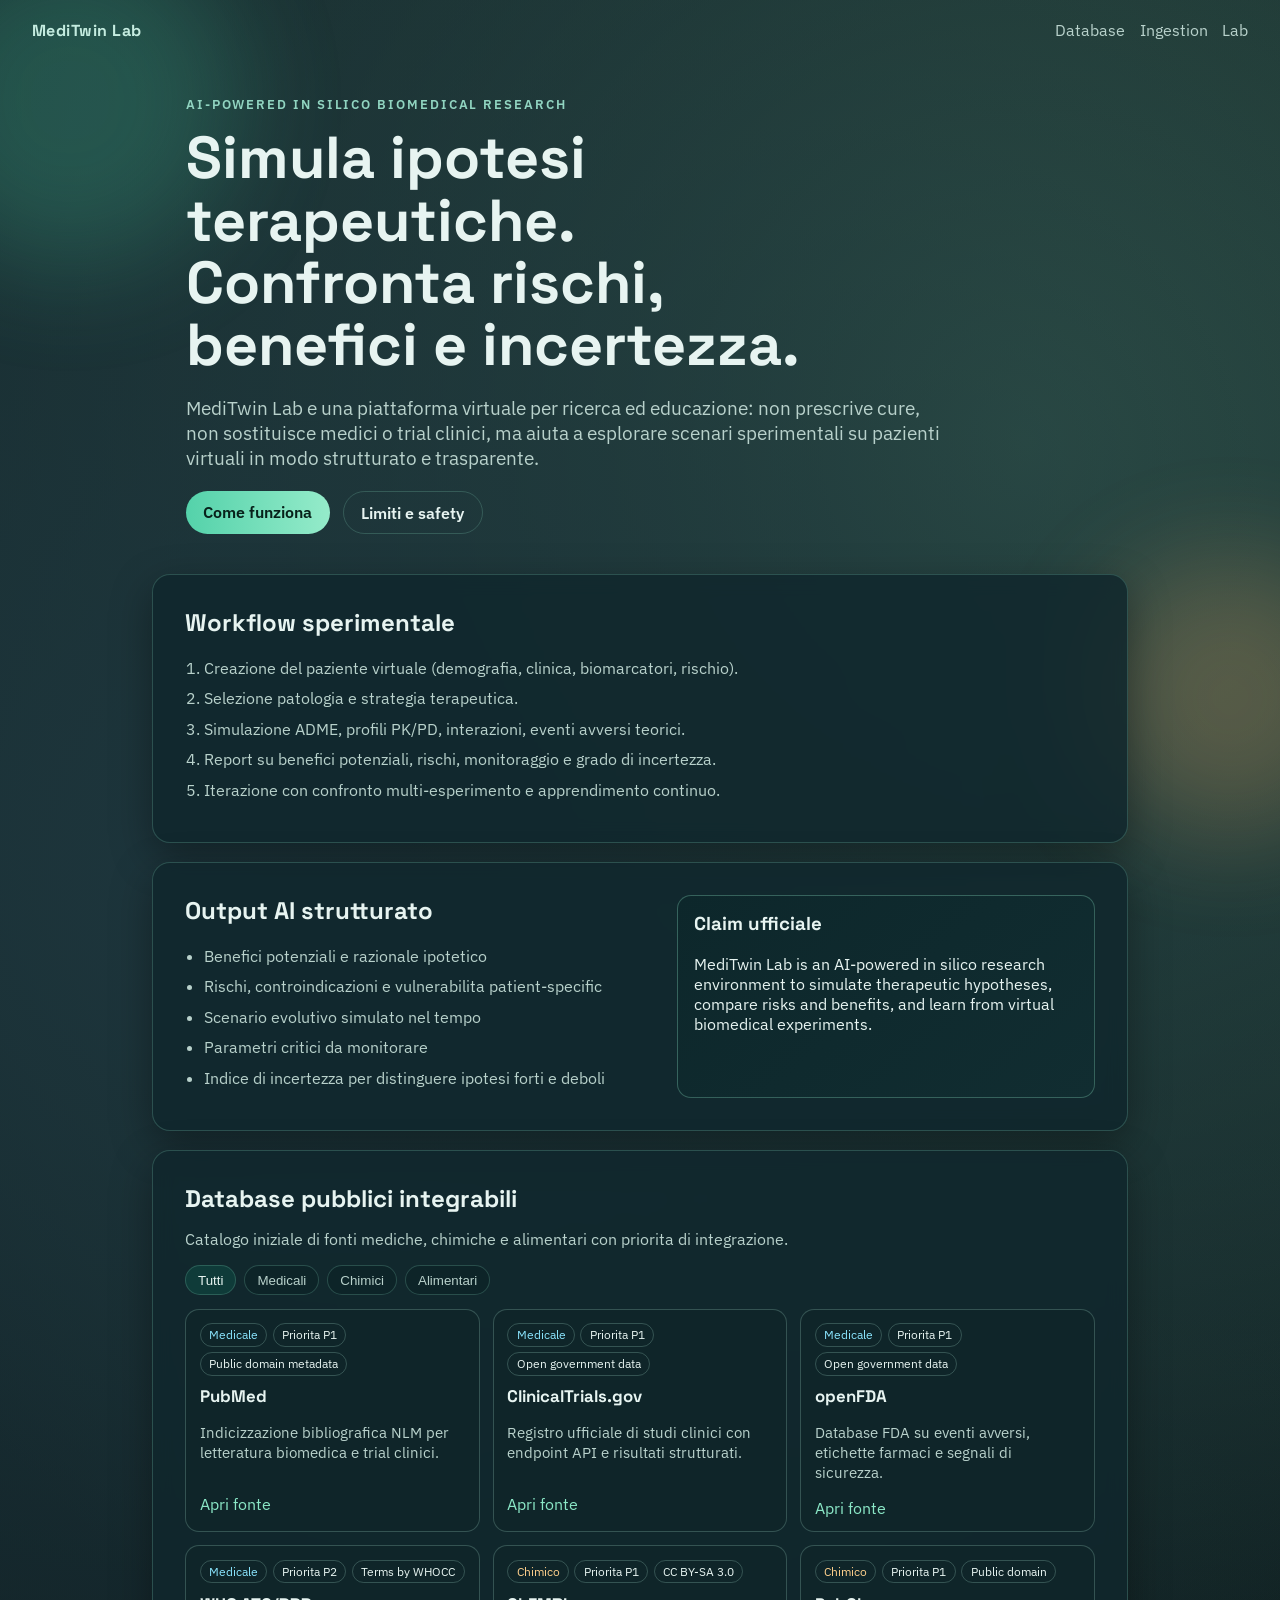
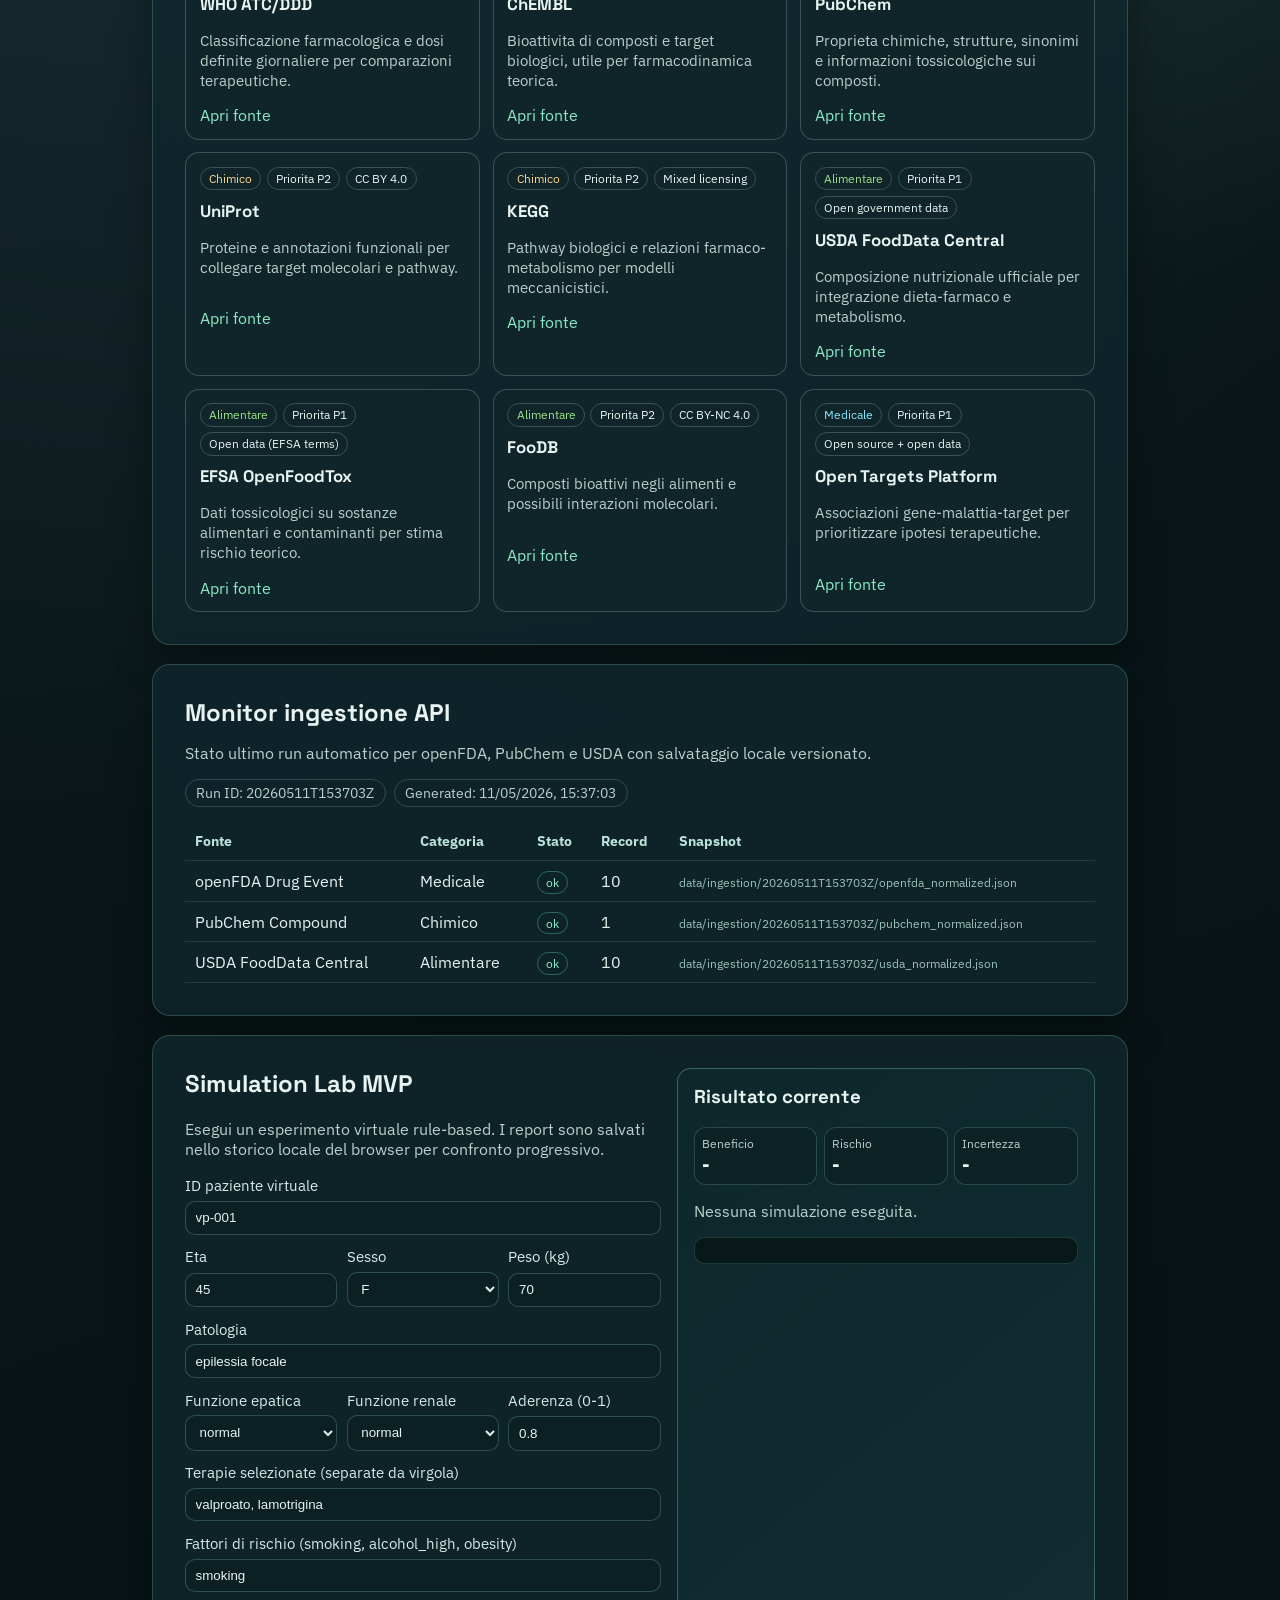
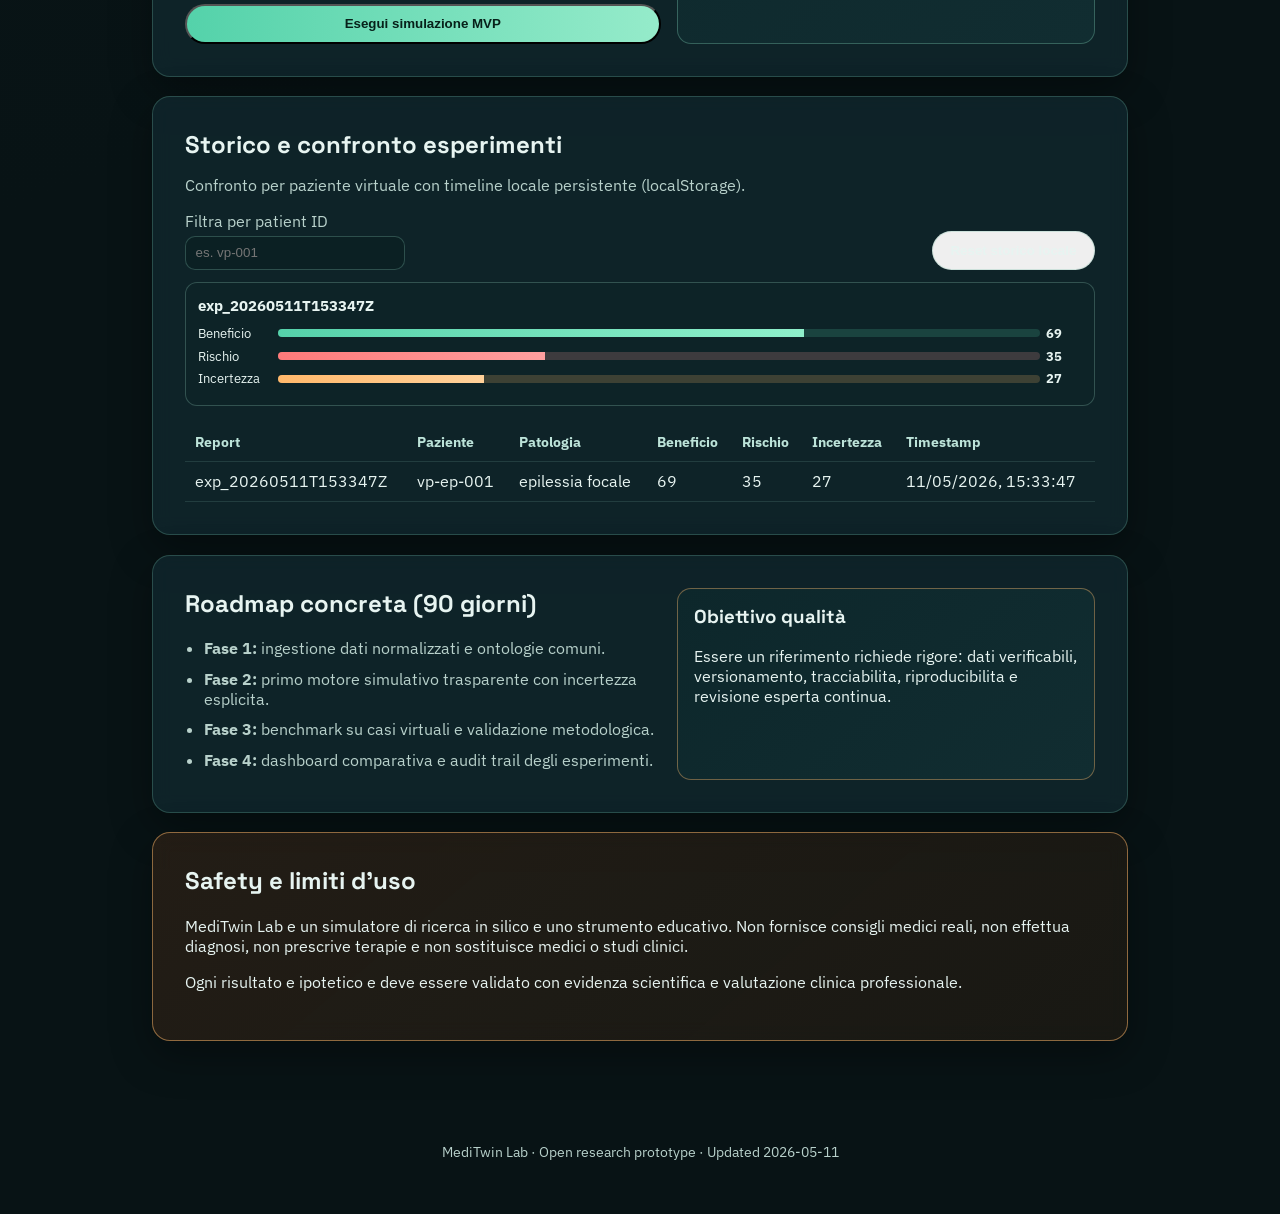
==== docs/index.html @ b79af35e "Update" ====
<!doctype html>
<html lang="it">
  <head>
    <meta charset="UTF-8" />
    <meta name="viewport" content="width=device-width, initial-scale=1.0" />
    <meta
      name="description"
      content="MediTwin Lab: ambiente in silico basato su AI per simulare ipotesi terapeutiche e confrontare rischi e benefici in ambito biomedico."
    />
    <title>MediTwin Lab | In Silico Research Environment</title>
    <link rel="preconnect" href="https://fonts.googleapis.com" />
    <link rel="preconnect" href="https://fonts.gstatic.com" crossorigin />
    <link
      href="https://fonts.googleapis.com/css2?family=Space+Grotesk:wght@400;500;700&family=IBM+Plex+Sans:wght@400;500;600&display=swap"
      rel="stylesheet"
    />
    <link rel="stylesheet" href="styles.css" />
  </head>
  <body>
    <div class="bg-orb orb-a" aria-hidden="true"></div>
    <div class="bg-orb orb-b" aria-hidden="true"></div>

    <header class="hero">
      <nav class="top-nav">
        <span class="brand">MediTwin Lab</span>
        <div class="nav-links">
          <a class="nav-link" href="#fonti">Database</a>
          <a class="nav-link" href="#ingestion">Ingestion</a>
          <a class="nav-link" href="#lab">Lab</a>
        </div>
      </nav>

      <section class="hero-content reveal">
        <p class="eyebrow">AI-POWERED IN SILICO BIOMEDICAL RESEARCH</p>
        <h1>Simula ipotesi terapeutiche.<br />Confronta rischi, benefici e incertezza.</h1>
        <p class="lead">
          MediTwin Lab e una piattaforma virtuale per ricerca ed educazione: non prescrive cure,
          non sostituisce medici o trial clinici, ma aiuta a esplorare scenari sperimentali su
          pazienti virtuali in modo strutturato e trasparente.
        </p>
        <div class="hero-cta">
          <a class="btn primary" href="#workflow">Come funziona</a>
          <a class="btn ghost" href="#disclaimer">Limiti e safety</a>
        </div>
      </section>
    </header>

    <main>
      <section id="workflow" class="panel reveal">
        <h2>Workflow sperimentale</h2>
        <ol class="steps">
          <li>Creazione del paziente virtuale (demografia, clinica, biomarcatori, rischio).</li>
          <li>Selezione patologia e strategia terapeutica.</li>
          <li>Simulazione ADME, profili PK/PD, interazioni, eventi avversi teorici.</li>
          <li>Report su benefici potenziali, rischi, monitoraggio e grado di incertezza.</li>
          <li>Iterazione con confronto multi-esperimento e apprendimento continuo.</li>
        </ol>
      </section>

      <section class="panel split reveal">
        <div>
          <h2>Output AI strutturato</h2>
          <ul class="check-list">
            <li>Benefici potenziali e razionale ipotetico</li>
            <li>Rischi, controindicazioni e vulnerabilita patient-specific</li>
            <li>Scenario evolutivo simulato nel tempo</li>
            <li>Parametri critici da monitorare</li>
            <li>Indice di incertezza per distinguere ipotesi forti e deboli</li>
          </ul>
        </div>
        <aside class="mini-card">
          <h3>Claim ufficiale</h3>
          <p>
            MediTwin Lab is an AI-powered in silico research environment to simulate therapeutic
            hypotheses, compare risks and benefits, and learn from virtual biomedical experiments.
          </p>
        </aside>
      </section>

      <section id="fonti" class="panel reveal">
        <div class="section-head">
          <h2>Database pubblici integrabili</h2>
          <p>
            Catalogo iniziale di fonti mediche, chimiche e alimentari con priorita di integrazione.
          </p>
        </div>
        <div class="filters" role="group" aria-label="Filtra database">
          <button data-filter="all" class="filter-btn active">Tutti</button>
          <button data-filter="medical" class="filter-btn">Medicali</button>
          <button data-filter="chemical" class="filter-btn">Chimici</button>
          <button data-filter="food" class="filter-btn">Alimentari</button>
        </div>
        <div id="source-grid" class="source-grid" aria-live="polite"></div>
      </section>

      <section id="ingestion" class="panel reveal">
        <div class="section-head">
          <h2>Monitor ingestione API</h2>
          <p>
            Stato ultimo run automatico per openFDA, PubChem e USDA con salvataggio locale
            versionato.
          </p>
        </div>
        <div class="ingestion-meta" id="ingestion-meta"></div>
        <div class="table-wrap">
          <table class="data-table">
            <thead>
              <tr>
                <th>Fonte</th>
                <th>Categoria</th>
                <th>Stato</th>
                <th>Record</th>
                <th>Snapshot</th>
              </tr>
            </thead>
            <tbody id="ingestion-body"></tbody>
          </table>
        </div>
      </section>

      <section id="lab" class="panel split reveal">
        <div>
          <h2>Simulation Lab MVP</h2>
          <p class="muted">
            Esegui un esperimento virtuale rule-based. I report sono salvati nello storico locale
            del browser per confronto progressivo.
          </p>
          <form id="sim-form" class="sim-form">
            <label>
              ID paziente virtuale
              <input name="patient_id" value="vp-001" required />
            </label>
            <div class="form-grid">
              <label>
                Eta
                <input name="age" type="number" min="1" max="100" value="45" required />
              </label>
              <label>
                Sesso
                <select name="sex">
                  <option>F</option>
                  <option>M</option>
                  <option>Other</option>
                </select>
              </label>
              <label>
                Peso (kg)
                <input name="weight_kg" type="number" min="20" max="220" step="0.1" value="70" />
              </label>
            </div>
            <label>
              Patologia
              <input name="pathology" value="epilessia focale" required />
            </label>
            <div class="form-grid">
              <label>
                Funzione epatica
                <select name="liver_status">
                  <option value="normal">normal</option>
                  <option value="mild">mild</option>
                  <option value="moderate">moderate</option>
                  <option value="severe">severe</option>
                  <option value="unknown">unknown</option>
                </select>
              </label>
              <label>
                Funzione renale
                <select name="renal_status">
                  <option value="normal">normal</option>
                  <option value="mild">mild</option>
                  <option value="moderate">moderate</option>
                  <option value="severe">severe</option>
                  <option value="unknown">unknown</option>
                </select>
              </label>
              <label>
                Aderenza (0-1)
                <input name="adherence" type="number" min="0" max="1" step="0.01" value="0.8" />
              </label>
            </div>
            <label>
              Terapie selezionate (separate da virgola)
              <input name="selected_therapies" value="valproato, lamotrigina" />
            </label>
            <label>
              Fattori di rischio (smoking, alcohol_high, obesity)
              <input name="risk_factors" value="smoking" />
            </label>
            <button class="btn primary" type="submit">Esegui simulazione MVP</button>
          </form>
        </div>
        <aside class="mini-card">
          <h3>Risultato corrente</h3>
          <div class="score-grid">
            <div>
              <span>Beneficio</span>
              <strong id="benefit-score">-</strong>
            </div>
            <div>
              <span>Rischio</span>
              <strong id="risk-score">-</strong>
            </div>
            <div>
              <span>Incertezza</span>
              <strong id="uncertainty-score">-</strong>
            </div>
          </div>
          <p id="trajectory-label" class="muted">Nessuna simulazione eseguita.</p>
          <pre id="json-output" class="json-box"></pre>
        </aside>
      </section>

      <section class="panel reveal">
        <div class="section-head">
          <h2>Storico e confronto esperimenti</h2>
          <p>Confronto per paziente virtuale con timeline locale persistente (localStorage).</p>
        </div>
        <div class="history-controls">
          <label>
            Filtra per patient ID
            <input id="history-filter" placeholder="es. vp-001" />
          </label>
          <button id="clear-history" class="btn ghost" type="button">Reset storico locale</button>
        </div>
        <div id="comparison-bars" class="bar-grid"></div>
        <div class="table-wrap">
          <table class="data-table">
            <thead>
              <tr>
                <th>Report</th>
                <th>Paziente</th>
                <th>Patologia</th>
                <th>Beneficio</th>
                <th>Rischio</th>
                <th>Incertezza</th>
                <th>Timestamp</th>
              </tr>
            </thead>
            <tbody id="history-body"></tbody>
          </table>
        </div>
      </section>

      <section class="panel split reveal">
        <div>
          <h2>Roadmap concreta (90 giorni)</h2>
          <ul class="timeline">
            <li><strong>Fase 1:</strong> ingestione dati normalizzati e ontologie comuni.</li>
            <li><strong>Fase 2:</strong> primo motore simulativo trasparente con incertezza esplicita.</li>
            <li><strong>Fase 3:</strong> benchmark su casi virtuali e validazione metodologica.</li>
            <li><strong>Fase 4:</strong> dashboard comparativa e audit trail degli esperimenti.</li>
          </ul>
        </div>
        <div class="mini-card accent">
          <h3>Obiettivo qualità</h3>
          <p>
            Essere un riferimento richiede rigore: dati verificabili, versionamento, tracciabilita,
            riproducibilita e revisione esperta continua.
          </p>
        </div>
      </section>

      <section id="disclaimer" class="panel warning reveal">
        <h2>Safety e limiti d'uso</h2>
        <p>
          MediTwin Lab e un simulatore di ricerca in silico e uno strumento educativo.
          Non fornisce consigli medici reali, non effettua diagnosi, non prescrive terapie e non
          sostituisce medici o studi clinici.
        </p>
        <p>
          Ogni risultato e ipotetico e deve essere validato con evidenza scientifica e valutazione
          clinica professionale.
        </p>
      </section>
    </main>

    <footer>
      <p>MediTwin Lab · Open research prototype · Updated 2026-05-11</p>
    </footer>

    <script src="app.js" defer></script>
  </body>
</html>
---- docs/styles.css ----
:root {
  --bg: #0d1b1e;
  --bg-soft: #14272d;
  --surface: rgba(16, 39, 45, 0.84);
  --surface-border: rgba(116, 186, 166, 0.28);
  --text: #e7f4f1;
  --muted: #b8d1cb;
  --primary: #54d2aa;
  --primary-strong: #1fb37f;
  --warning: #ffb86b;
  --shadow: 0 14px 40px rgba(0, 0, 0, 0.35);
  --radius: 18px;
}

* {
  box-sizing: border-box;
}

html,
body {
  margin: 0;
  padding: 0;
  color: var(--text);
  background: radial-gradient(circle at 15% 20%, #1d353c 0%, transparent 42%),
    radial-gradient(circle at 80% 10%, #2f5248 0%, transparent 35%),
    linear-gradient(160deg, var(--bg) 0%, #081315 70%);
  font-family: "IBM Plex Sans", sans-serif;
}

body {
  min-height: 100vh;
  position: relative;
  overflow-x: hidden;
}

.bg-orb {
  position: fixed;
  border-radius: 50%;
  filter: blur(56px);
  opacity: 0.23;
  pointer-events: none;
}

.orb-a {
  width: 340px;
  height: 340px;
  background: #4ad1a4;
  top: -70px;
  left: -100px;
}

.orb-b {
  width: 280px;
  height: 280px;
  background: #ffb86b;
  bottom: 7%;
  right: -90px;
}

.top-nav {
  display: flex;
  justify-content: space-between;
  align-items: center;
  padding: 1.25rem clamp(1rem, 2.5vw, 2.5rem);
}

.nav-links {
  display: flex;
  gap: 0.9rem;
}

.brand {
  font-family: "Space Grotesk", sans-serif;
  font-weight: 700;
  letter-spacing: 0.03em;
}

.nav-link {
  color: var(--muted);
  text-decoration: none;
  border-bottom: 1px solid transparent;
}

.nav-link:hover {
  border-color: var(--primary);
  color: var(--text);
}

.hero-content {
  max-width: 980px;
  margin: 2rem auto 2.5rem;
  padding: 0 clamp(1rem, 2.8vw, 2.5rem);
}

.eyebrow {
  display: inline-block;
  font-size: 0.8rem;
  font-weight: 600;
  letter-spacing: 0.15em;
  color: #91d5c1;
  margin: 0 0 0.9rem;
}

h1,
h2,
h3 {
  font-family: "Space Grotesk", sans-serif;
  margin-top: 0;
}

h1 {
  font-size: clamp(2rem, 5vw, 3.7rem);
  line-height: 1.05;
  margin-bottom: 1rem;
  max-width: 18ch;
}

.lead {
  color: var(--muted);
  font-size: clamp(1rem, 2.5vw, 1.2rem);
  max-width: 70ch;
}

.hero-cta {
  display: flex;
  gap: 0.8rem;
  flex-wrap: wrap;
  margin-top: 1.3rem;
}

.btn {
  text-decoration: none;
  border-radius: 999px;
  padding: 0.66rem 1.1rem;
  font-weight: 600;
  transition: transform 0.2s ease, opacity 0.2s ease;
}

.btn:hover {
  transform: translateY(-1px);
}

.btn.primary {
  color: #07211a;
  background: linear-gradient(90deg, var(--primary), #95ebca);
}

.btn.ghost {
  color: var(--text);
  border: 1px solid var(--surface-border);
}

main {
  max-width: 1040px;
  margin: 0 auto;
  padding: 0 clamp(1rem, 2.5vw, 2.5rem) 3rem;
}

.panel {
  background: var(--surface);
  border: 1px solid var(--surface-border);
  border-radius: var(--radius);
  box-shadow: var(--shadow);
  padding: clamp(1rem, 2.8vw, 2rem);
  margin-bottom: 1.2rem;
  backdrop-filter: blur(10px);
}

.split {
  display: grid;
  gap: 1rem;
  grid-template-columns: 1fr 0.88fr;
}

.steps,
.timeline,
.check-list {
  margin: 0;
  padding-left: 1.2rem;
}

.steps li,
.timeline li,
.check-list li {
  margin-bottom: 0.65rem;
  color: var(--muted);
}

.section-head p {
  color: var(--muted);
  margin-top: -0.3rem;
}

.muted {
  color: var(--muted);
}

.filters {
  display: flex;
  gap: 0.5rem;
  flex-wrap: wrap;
  margin-bottom: 0.85rem;
}

.filter-btn {
  border: 1px solid var(--surface-border);
  background: #0d2428;
  color: var(--muted);
  padding: 0.4rem 0.75rem;
  border-radius: 999px;
  cursor: pointer;
}

.filter-btn.active {
  background: #0f3b39;
  color: var(--text);
}

.source-grid {
  display: grid;
  grid-template-columns: repeat(auto-fit, minmax(220px, 1fr));
  gap: 0.8rem;
}

.source-card {
  border: 1px solid rgba(162, 219, 201, 0.25);
  border-radius: 14px;
  background: #0f2529;
  padding: 0.85rem;
}

.source-card h3 {
  margin-bottom: 0.35rem;
  font-size: 1.05rem;
}

.source-card p {
  color: var(--muted);
  font-size: 0.95rem;
  min-height: 56px;
}

.tag-row {
  display: flex;
  gap: 0.35rem;
  flex-wrap: wrap;
  margin-bottom: 0.6rem;
}

.tag {
  font-size: 0.72rem;
  border-radius: 999px;
  padding: 0.2rem 0.52rem;
  border: 1px solid rgba(163, 220, 201, 0.25);
}

.tag.medical {
  color: #8be6ff;
}

.tag.chemical {
  color: #ffd08c;
}

.tag.food {
  color: #9ce08a;
}

.source-card a {
  color: #8be8c7;
  text-decoration: none;
}

.ingestion-meta {
  display: flex;
  gap: 0.5rem;
  flex-wrap: wrap;
  margin-bottom: 0.85rem;
}

.meta-pill {
  border: 1px solid var(--surface-border);
  border-radius: 999px;
  padding: 0.25rem 0.65rem;
  color: var(--muted);
  font-size: 0.85rem;
}

.table-wrap {
  width: 100%;
  overflow-x: auto;
}

.data-table {
  border-collapse: collapse;
  width: 100%;
  min-width: 760px;
}

.data-table th,
.data-table td {
  padding: 0.62rem;
  border-bottom: 1px solid rgba(149, 214, 195, 0.15);
  text-align: left;
  vertical-align: top;
}

.data-table th {
  color: #bce3d9;
  font-size: 0.9rem;
}

.status {
  border-radius: 999px;
  font-size: 0.75rem;
  padding: 0.18rem 0.5rem;
  border: 1px solid transparent;
}

.status.ok {
  border-color: rgba(84, 210, 170, 0.4);
  color: #8fefcf;
}

.status.error {
  border-color: rgba(255, 148, 148, 0.4);
  color: #ffb3b3;
}

.path-chip {
  font-size: 0.75rem;
  color: #9cc1b8;
}

.sim-form {
  display: grid;
  gap: 0.72rem;
}

.sim-form label {
  display: grid;
  gap: 0.35rem;
  color: #d6ebe6;
  font-size: 0.95rem;
}

.sim-form input,
.sim-form select {
  width: 100%;
  background: #0b2023;
  color: var(--text);
  border: 1px solid rgba(122, 190, 171, 0.3);
  border-radius: 10px;
  padding: 0.52rem 0.6rem;
}

.form-grid {
  display: grid;
  grid-template-columns: repeat(3, 1fr);
  gap: 0.6rem;
}

.score-grid {
  display: grid;
  grid-template-columns: repeat(3, 1fr);
  gap: 0.4rem;
  margin-bottom: 0.7rem;
}

.score-grid div {
  border: 1px solid rgba(128, 203, 181, 0.24);
  border-radius: 12px;
  padding: 0.45rem;
  background: rgba(12, 33, 36, 0.7);
}

.score-grid span {
  display: block;
  color: var(--muted);
  font-size: 0.78rem;
}

.score-grid strong {
  font-size: 1.2rem;
}

.json-box {
  margin: 0;
  margin-top: 0.8rem;
  background: #08181a;
  border: 1px solid rgba(130, 205, 183, 0.2);
  border-radius: 10px;
  padding: 0.8rem;
  max-height: 340px;
  overflow: auto;
  font-size: 0.78rem;
  color: #b6ded5;
}

.history-controls {
  display: flex;
  justify-content: space-between;
  align-items: end;
  gap: 0.8rem;
  margin-bottom: 0.8rem;
  flex-wrap: wrap;
}

.history-controls label {
  display: grid;
  gap: 0.3rem;
  color: var(--muted);
}

.history-controls input {
  background: #0b2023;
  color: var(--text);
  border: 1px solid rgba(122, 190, 171, 0.3);
  border-radius: 10px;
  padding: 0.52rem 0.6rem;
  min-width: 220px;
}

.bar-grid {
  display: grid;
  gap: 0.7rem;
  grid-template-columns: repeat(auto-fit, minmax(260px, 1fr));
  margin-bottom: 1rem;
}

.bar-card {
  border: 1px solid rgba(158, 223, 203, 0.25);
  border-radius: 12px;
  background: #0d2327;
  padding: 0.75rem;
}

.bar-card h4 {
  margin: 0 0 0.6rem;
  font-size: 0.95rem;
}

.bar-row {
  display: grid;
  grid-template-columns: 74px 1fr 36px;
  align-items: center;
  gap: 0.35rem;
  margin-bottom: 0.35rem;
}

.bar-row span,
.bar-row strong {
  font-size: 0.82rem;
}

.bar {
  height: 8px;
  border-radius: 999px;
  background: rgba(84, 210, 170, 0.18);
  overflow: hidden;
}

.bar i {
  display: block;
  height: 100%;
  background: linear-gradient(90deg, #55d1aa, #8ff0cb);
}

.bar.risk {
  background: rgba(255, 154, 154, 0.2);
}

.bar.risk i {
  background: linear-gradient(90deg, #ff7a7a, #ff9f9f);
}

.bar.unc {
  background: rgba(255, 184, 107, 0.2);
}

.bar.unc i {
  background: linear-gradient(90deg, #ffb86b, #ffd19a);
}

.mini-card {
  background: linear-gradient(140deg, #0d272b 0%, #112d31 100%);
  border: 1px solid rgba(126, 202, 179, 0.35);
  border-radius: 14px;
  padding: 1rem;
}

.mini-card.accent {
  border-color: rgba(255, 184, 107, 0.4);
}

.warning {
  border-color: rgba(255, 184, 107, 0.5);
  background: linear-gradient(140deg, rgba(58, 38, 23, 0.55), rgba(42, 31, 19, 0.48));
}

footer {
  text-align: center;
  color: var(--muted);
  font-size: 0.9rem;
  padding: 1.2rem 1rem 2.4rem;
}

.reveal {
  opacity: 0;
  transform: translateY(12px);
  animation: rise 0.6s ease forwards;
}

.reveal:nth-of-type(2) {
  animation-delay: 0.08s;
}

.reveal:nth-of-type(3) {
  animation-delay: 0.15s;
}

.reveal:nth-of-type(4) {
  animation-delay: 0.22s;
}

.reveal:nth-of-type(5) {
  animation-delay: 0.28s;
}

@keyframes rise {
  to {
    opacity: 1;
    transform: translateY(0);
  }
}

@media (max-width: 840px) {
  .split {
    grid-template-columns: 1fr;
  }

  .form-grid {
    grid-template-columns: 1fr;
  }

  .score-grid {
    grid-template-columns: 1fr;
  }

  h1 {
    max-width: 100%;
  }
}
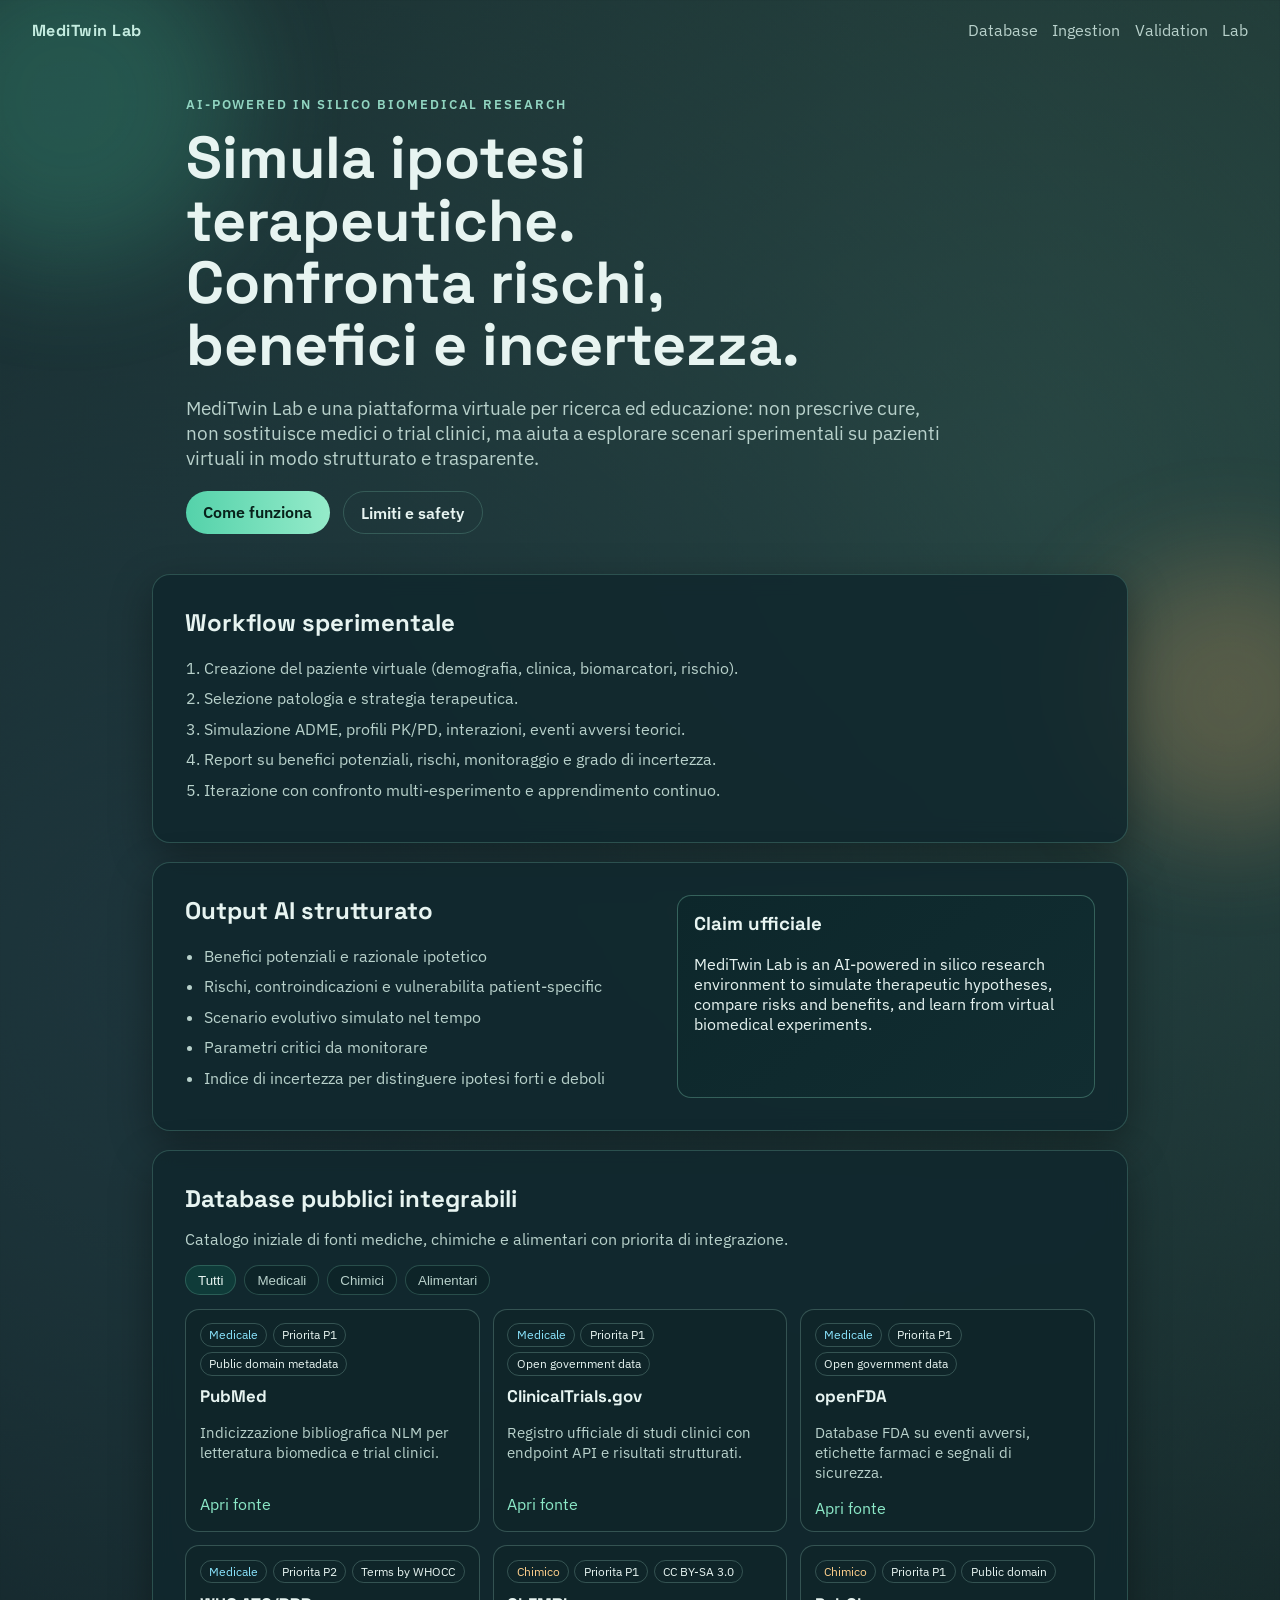
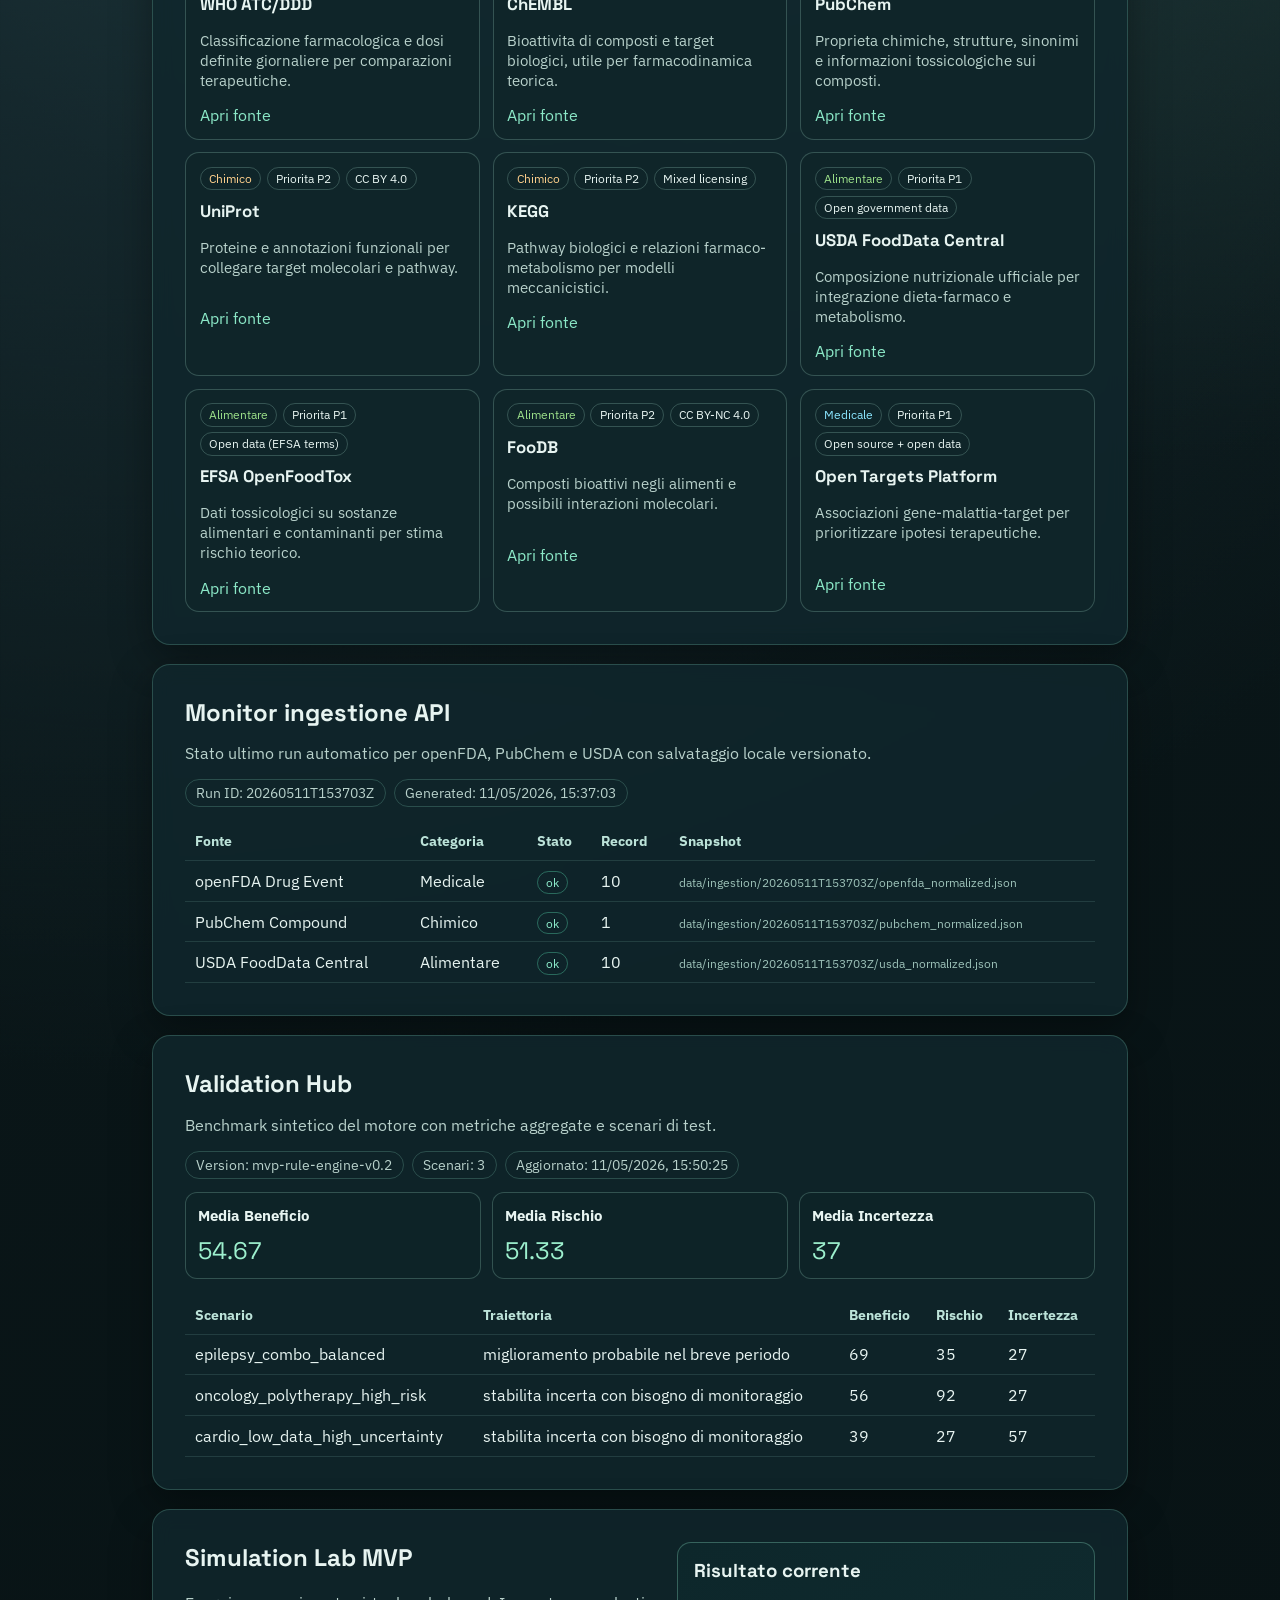
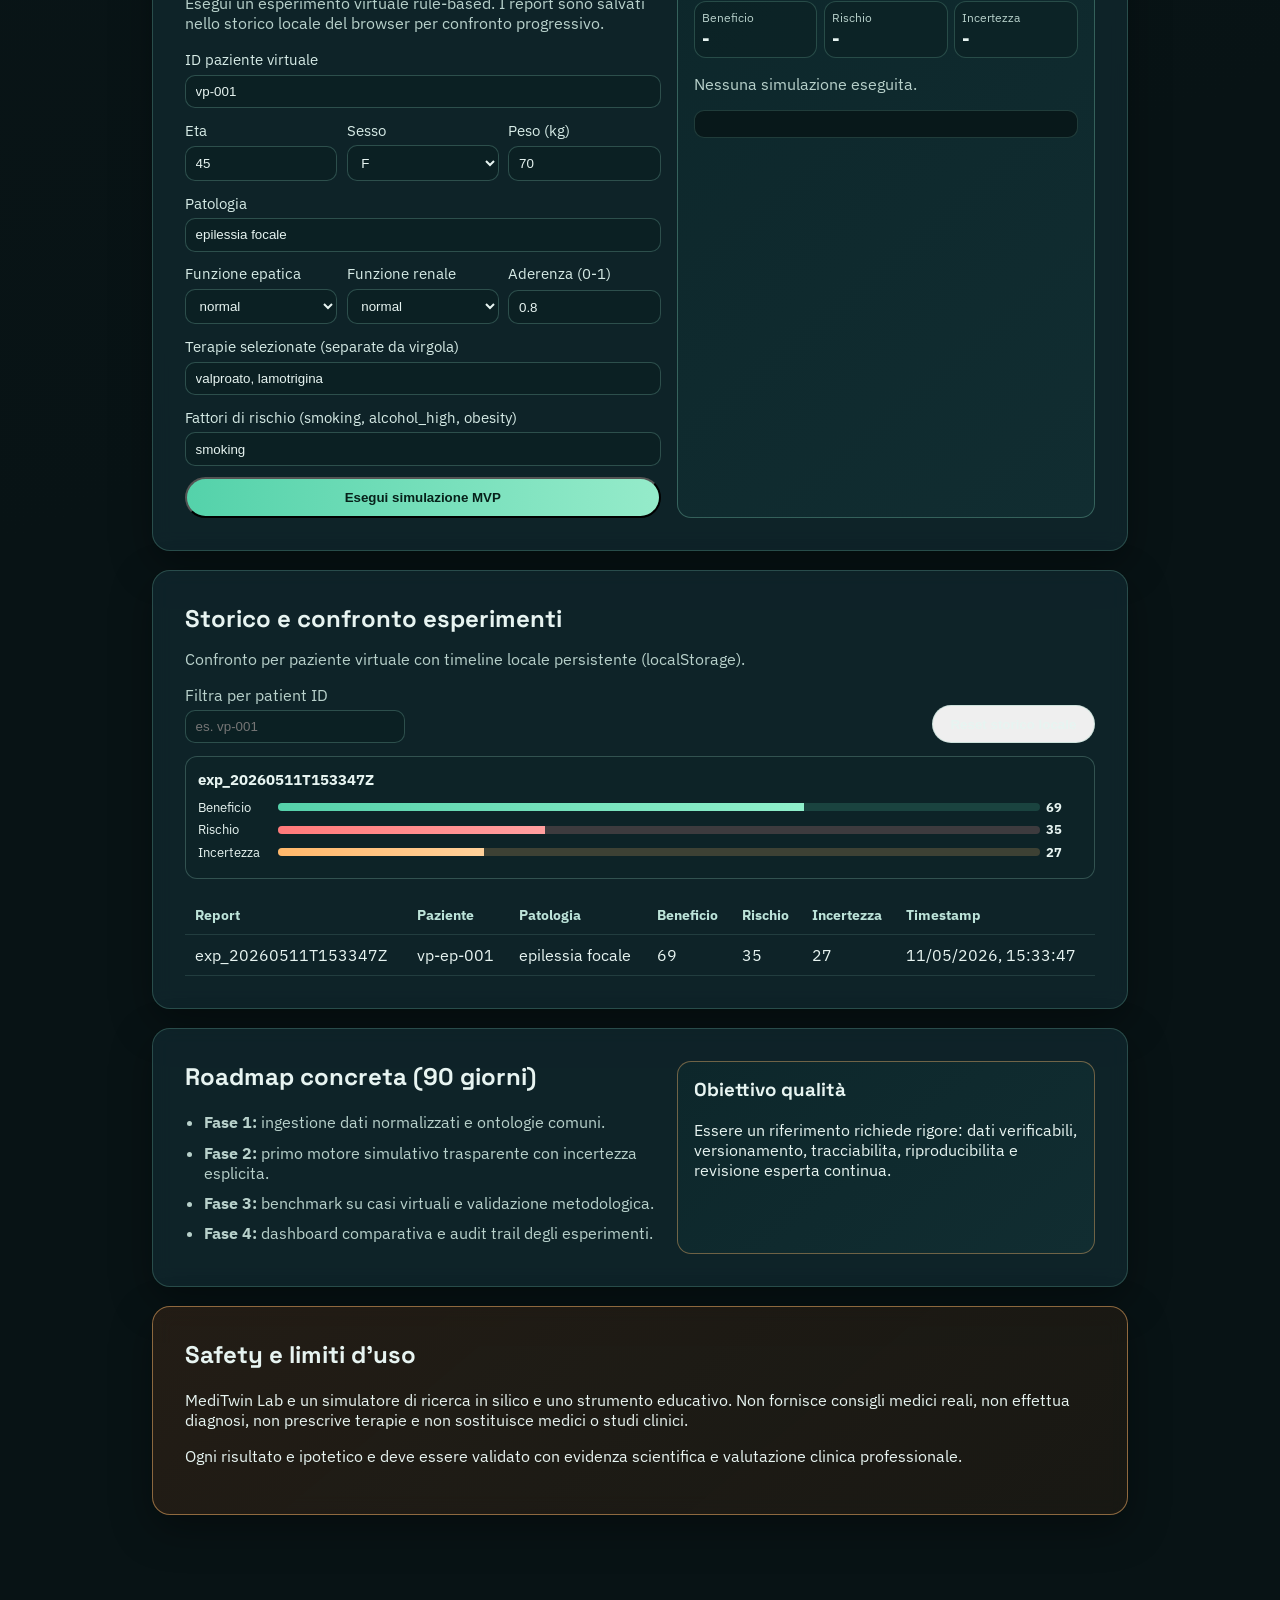
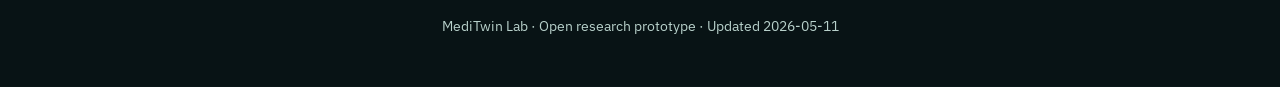
==== commit 443bbb06: "Update" ====
--- a/docs/index.html
+++ b/docs/index.html
@@ -26,6 +26,7 @@
         <div class="nav-links">
           <a class="nav-link" href="#fonti">Database</a>
           <a class="nav-link" href="#ingestion">Ingestion</a>
+          <a class="nav-link" href="#validation">Validation</a>
           <a class="nav-link" href="#lab">Lab</a>
         </div>
       </nav>
@@ -114,6 +115,29 @@
               </tr>
             </thead>
             <tbody id="ingestion-body"></tbody>
+          </table>
+        </div>
+      </section>
+
+      <section id="validation" class="panel reveal">
+        <div class="section-head">
+          <h2>Validation Hub</h2>
+          <p>Benchmark sintetico del motore con metriche aggregate e scenari di test.</p>
+        </div>
+        <div id="validation-meta" class="ingestion-meta"></div>
+        <div id="validation-cards" class="bar-grid"></div>
+        <div class="table-wrap">
+          <table class="data-table">
+            <thead>
+              <tr>
+                <th>Scenario</th>
+                <th>Traiettoria</th>
+                <th>Beneficio</th>
+                <th>Rischio</th>
+                <th>Incertezza</th>
+              </tr>
+            </thead>
+            <tbody id="validation-body"></tbody>
           </table>
         </div>
       </section>
--- a/docs/styles.css
+++ b/docs/styles.css
@@ -440,6 +440,13 @@
   font-size: 0.95rem;
 }
 
+.metric-number {
+  margin: 0;
+  font-size: 1.5rem;
+  font-family: "Space Grotesk", sans-serif;
+  color: #9df0ce;
+}
+
 .bar-row {
   display: grid;
   grid-template-columns: 74px 1fr 36px;
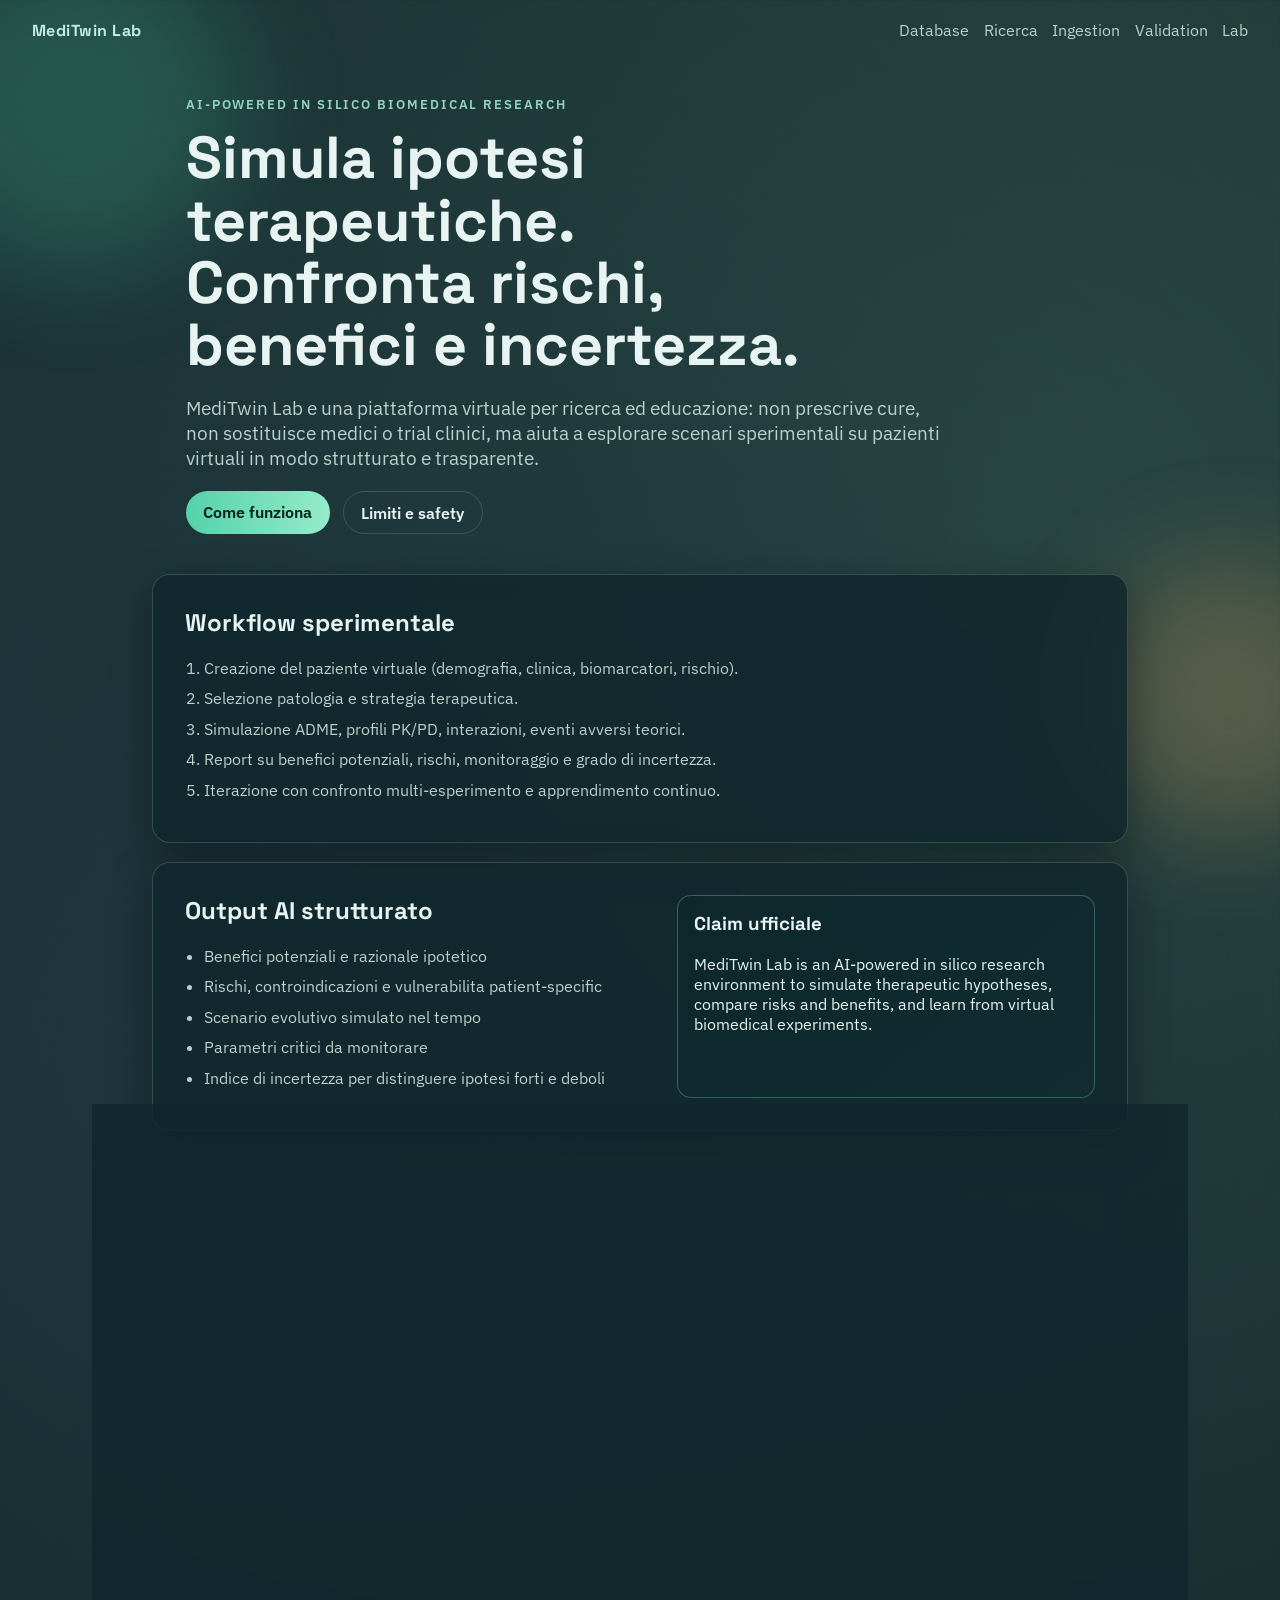
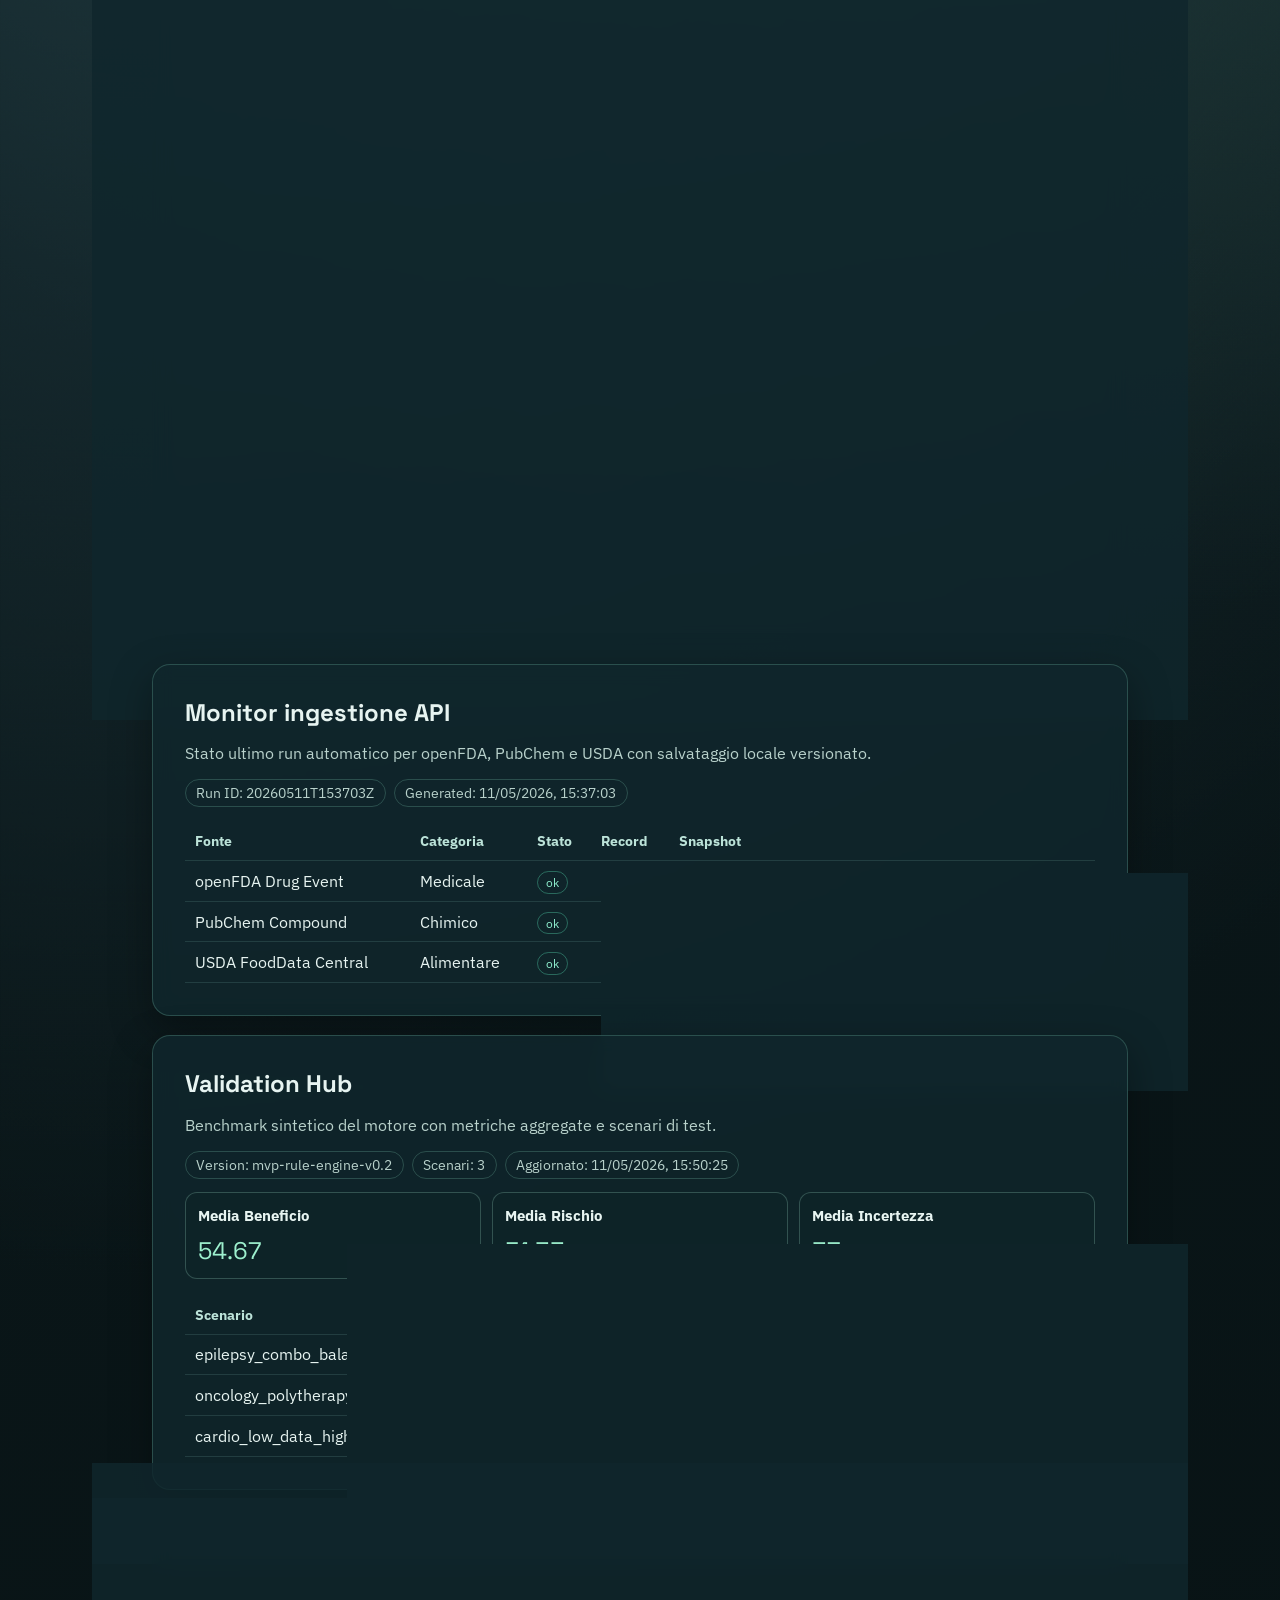
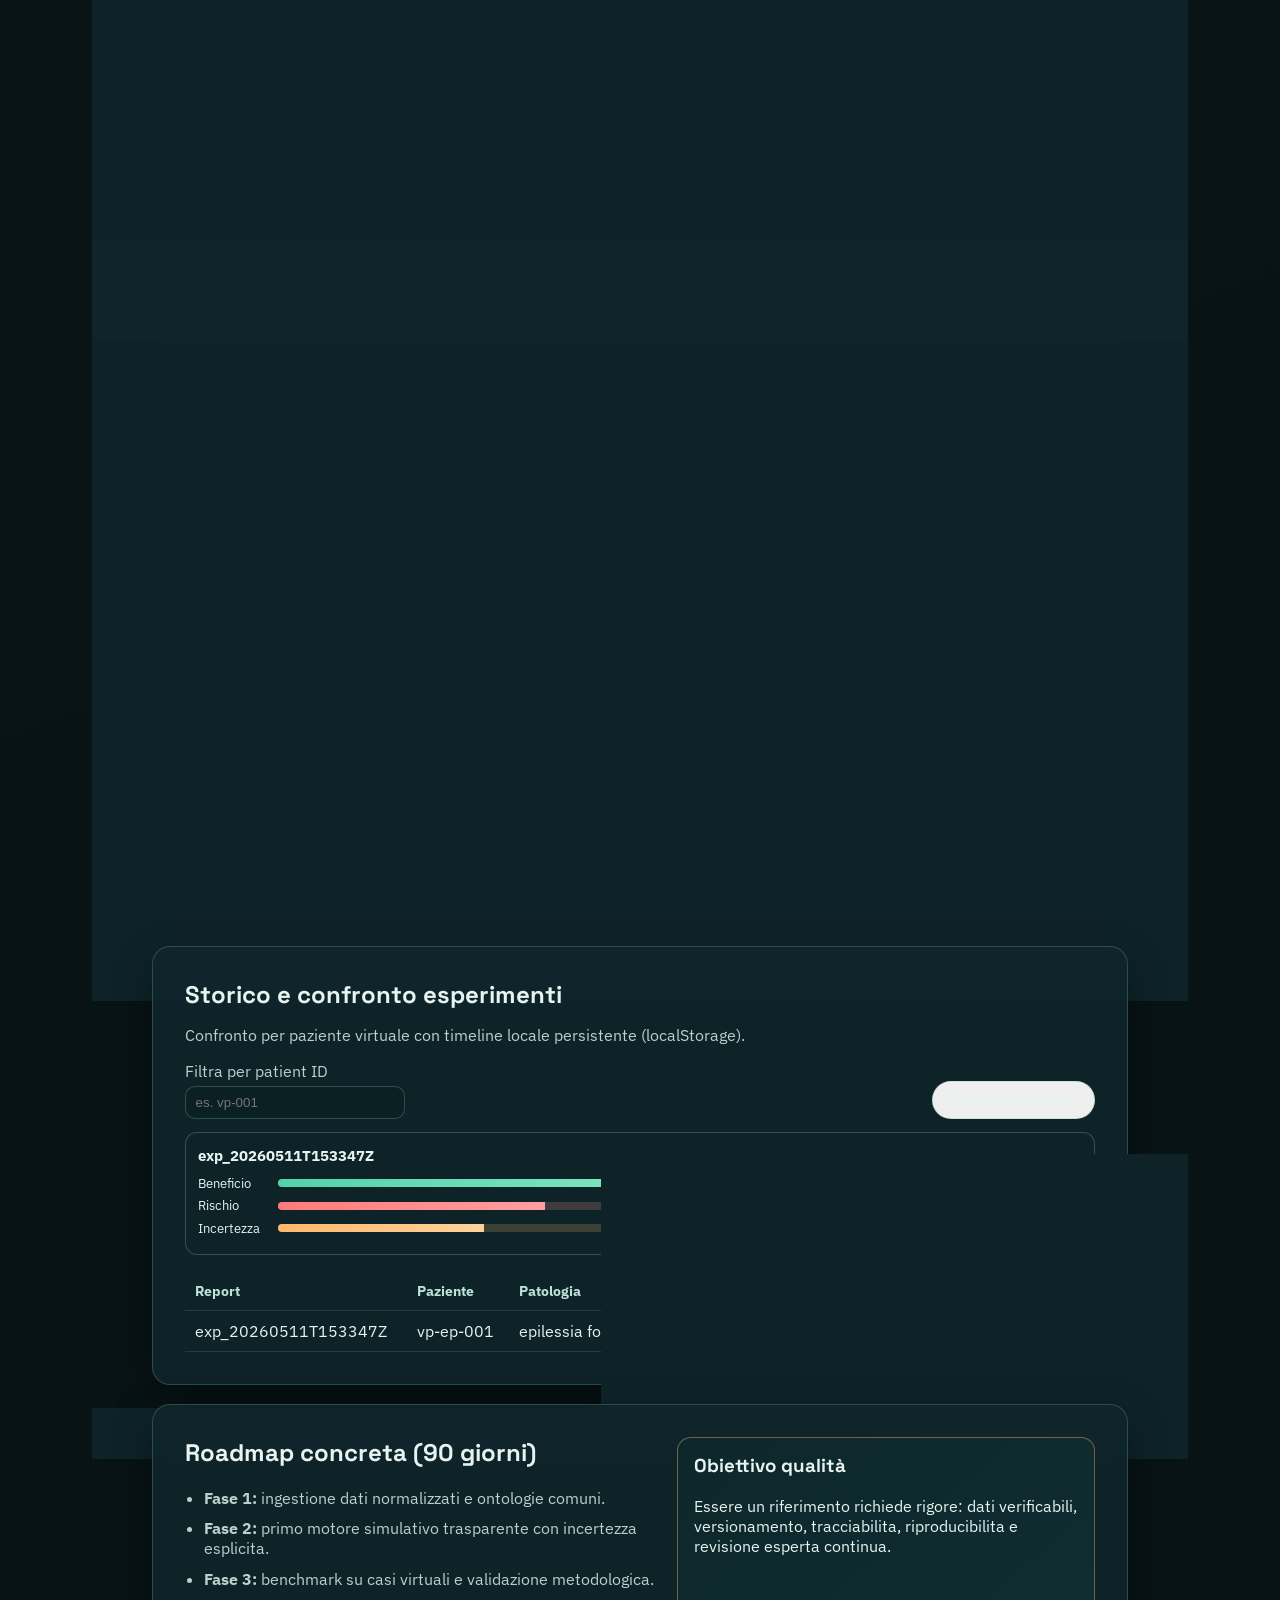
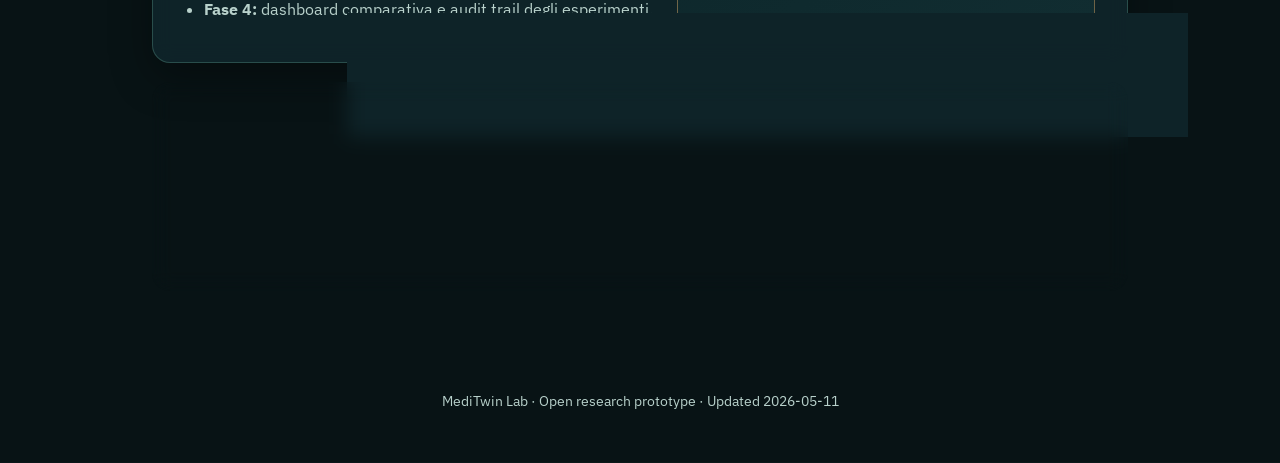
==== commit a7937b45: "Update" ====
--- a/docs/index.html
+++ b/docs/index.html
@@ -25,6 +25,7 @@
         <span class="brand">MediTwin Lab</span>
         <div class="nav-links">
           <a class="nav-link" href="#fonti">Database</a>
+          <a class="nav-link" href="#ricerca">Ricerca</a>
           <a class="nav-link" href="#ingestion">Ingestion</a>
           <a class="nav-link" href="#validation">Validation</a>
           <a class="nav-link" href="#lab">Lab</a>
@@ -140,6 +141,27 @@
             <tbody id="validation-body"></tbody>
           </table>
         </div>
+      </section>
+
+      <section id="ricerca" class="panel reveal">
+        <div class="section-head">
+          <h2>Ricerca real-time farmaci, alimentazione e chimica</h2>
+          <p>
+            Scrivi un termine e ottieni risultati combinati dai dataset live openFDA, USDA e
+            PubChem con spiegazioni rapide in linguaggio semplice.
+          </p>
+        </div>
+        <div class="realtime-search-wrap">
+          <label for="realtime-search-input">Cerca (es. valproato, apple, C9H8O4)</label>
+          <input
+            id="realtime-search-input"
+            type="search"
+            placeholder="Digita almeno 2 caratteri..."
+            autocomplete="off"
+          />
+          <p id="realtime-search-meta" class="muted">Caricamento indice ricerca...</p>
+        </div>
+        <div id="realtime-search-results" class="search-grid" aria-live="polite"></div>
       </section>
 
       <section id="lab" class="panel split reveal">
--- a/docs/styles.css
+++ b/docs/styles.css
@@ -332,6 +332,64 @@
   color: #9cc1b8;
 }
 
+.realtime-search-wrap {
+  display: grid;
+  gap: 0.45rem;
+  margin-bottom: 0.9rem;
+}
+
+.realtime-search-wrap label {
+  color: #d6ebe6;
+  font-size: 0.94rem;
+}
+
+.realtime-search-wrap input {
+  width: 100%;
+  background: #0b2023;
+  color: var(--text);
+  border: 1px solid rgba(122, 190, 171, 0.35);
+  border-radius: 10px;
+  padding: 0.62rem 0.72rem;
+}
+
+.search-grid {
+  display: grid;
+  gap: 0.7rem;
+  grid-template-columns: repeat(auto-fit, minmax(240px, 1fr));
+}
+
+.search-card {
+  border: 1px solid rgba(158, 223, 203, 0.25);
+  border-radius: 12px;
+  background: #0d2327;
+  padding: 0.82rem;
+}
+
+.search-card h4 {
+  margin: 0.25rem 0 0.45rem;
+  font-size: 0.98rem;
+}
+
+.search-card p {
+  margin: 0;
+  color: var(--muted);
+  font-size: 0.9rem;
+  line-height: 1.45;
+}
+
+.search-card .quick-note {
+  margin-top: 0.55rem;
+  color: #d4efe9;
+  font-size: 0.86rem;
+}
+
+.search-meta-tags {
+  display: flex;
+  gap: 0.38rem;
+  flex-wrap: wrap;
+  margin-bottom: 0.3rem;
+}
+
 .sim-form {
   display: grid;
   gap: 0.72rem;
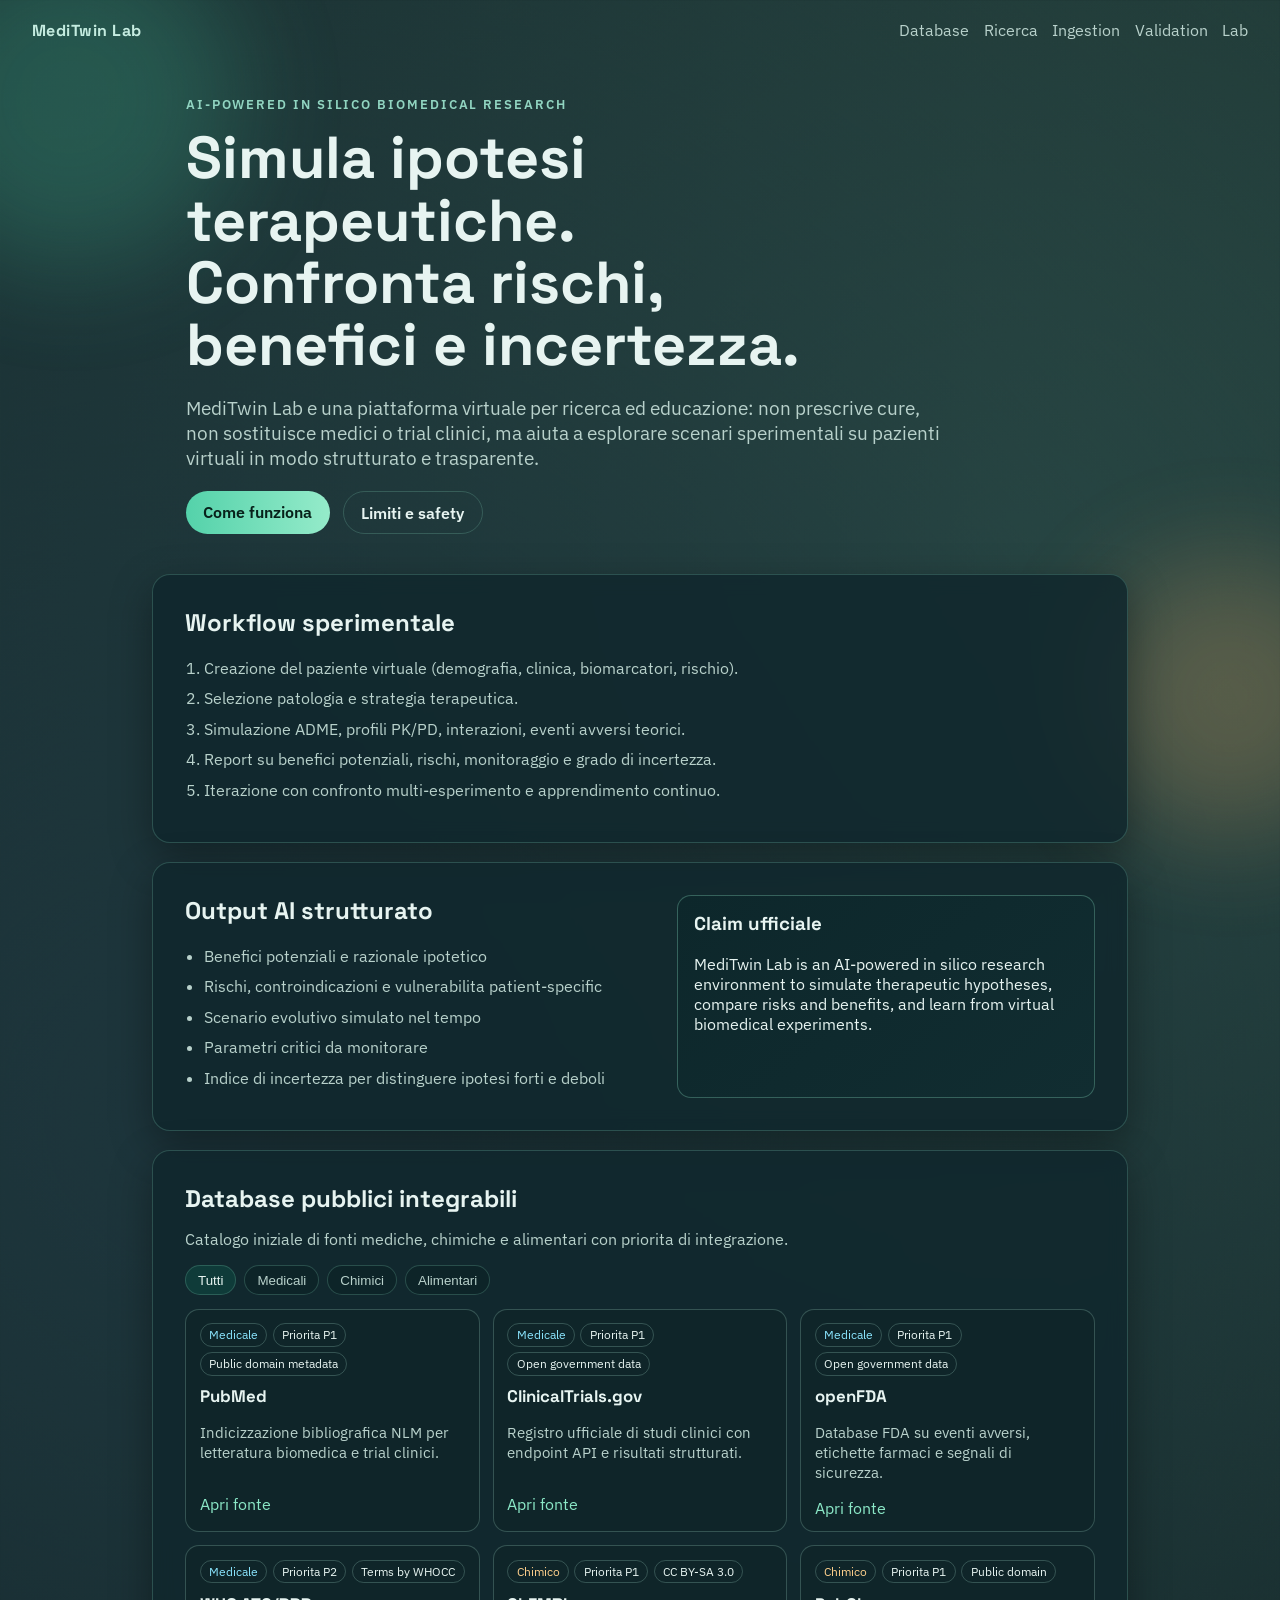
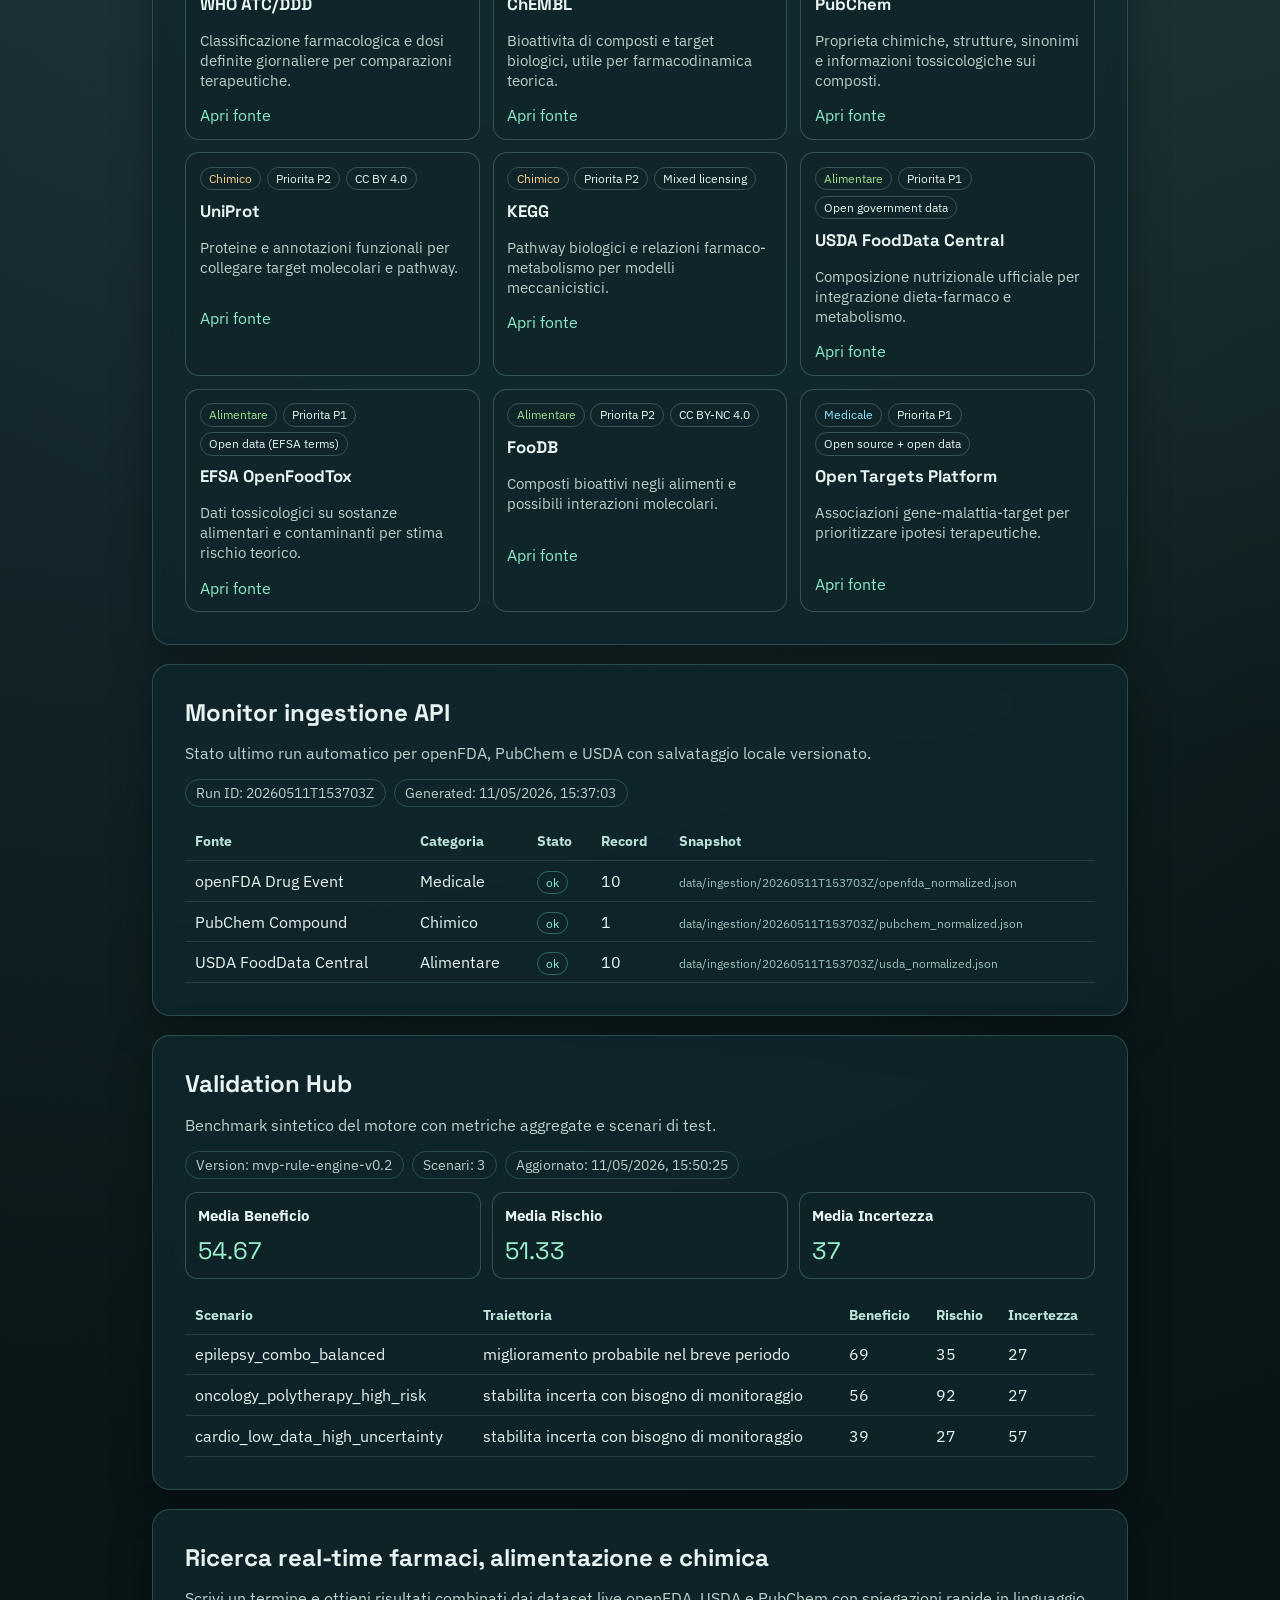
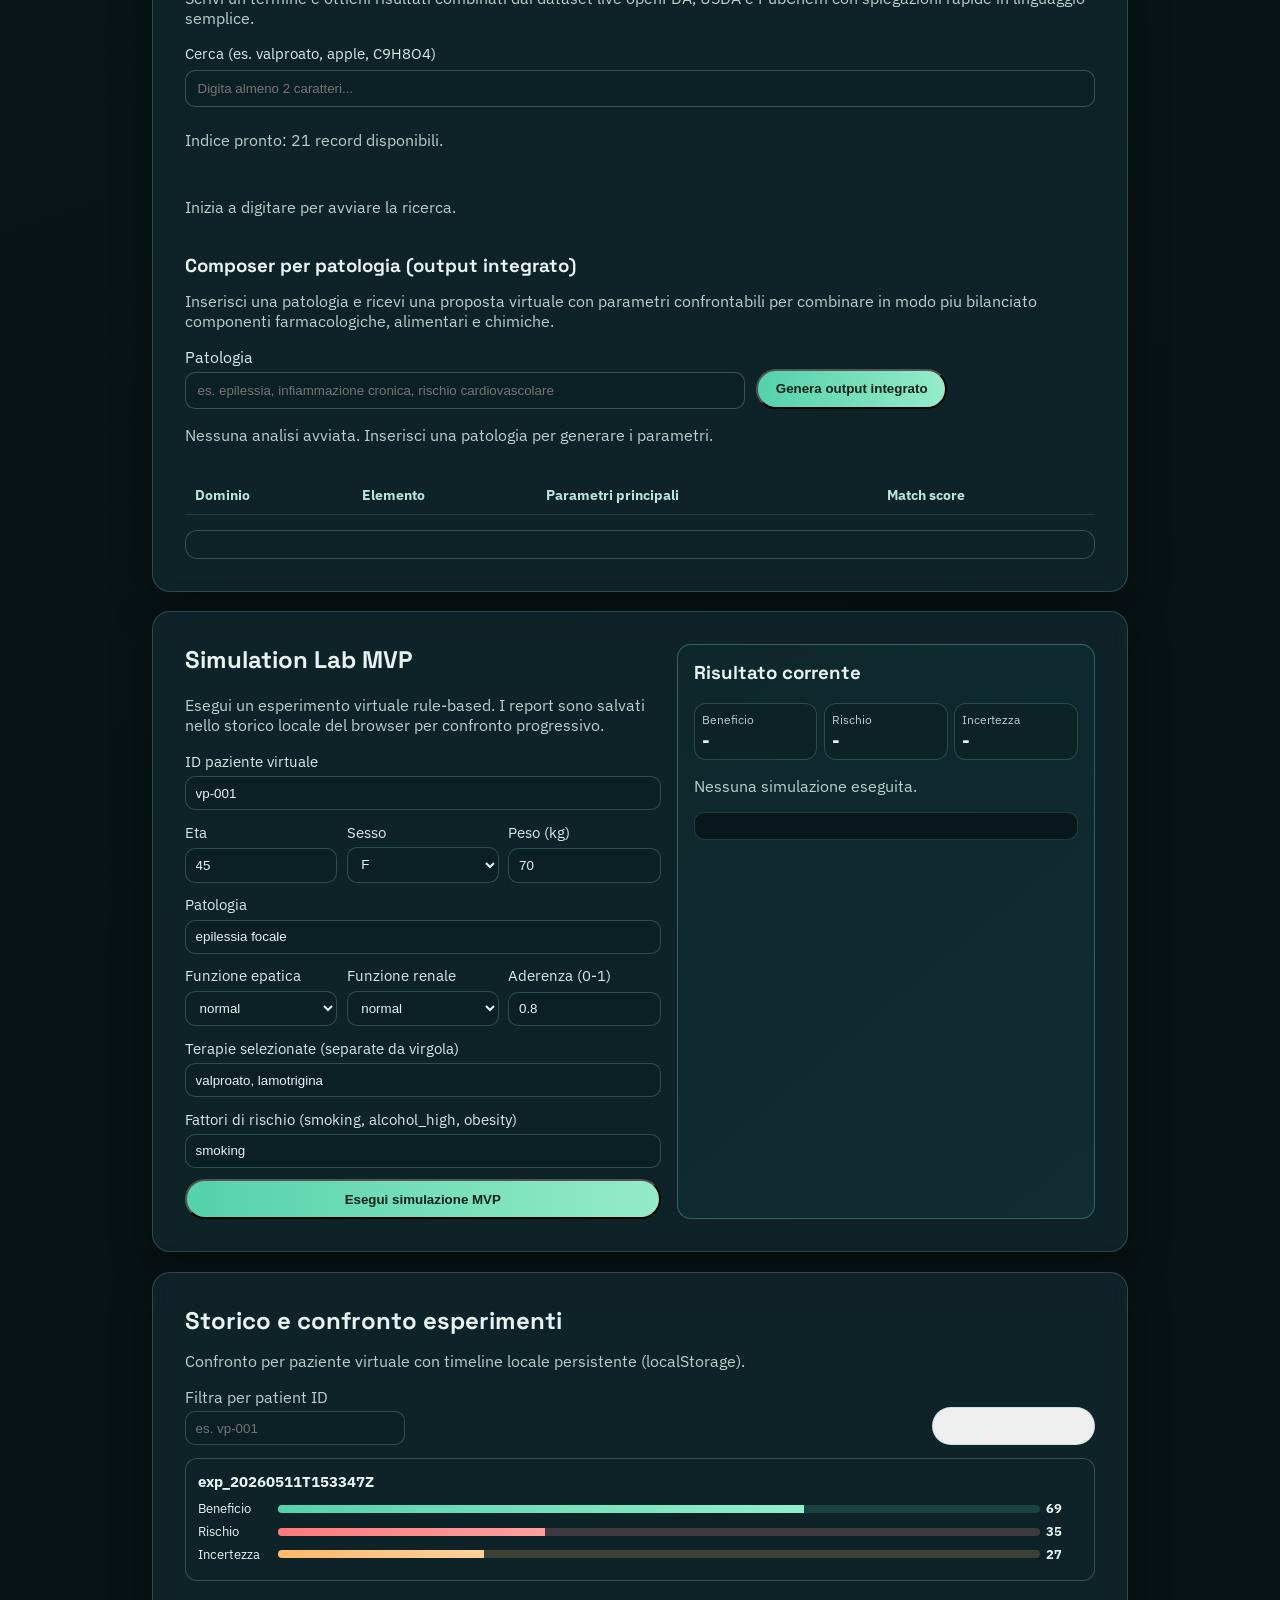
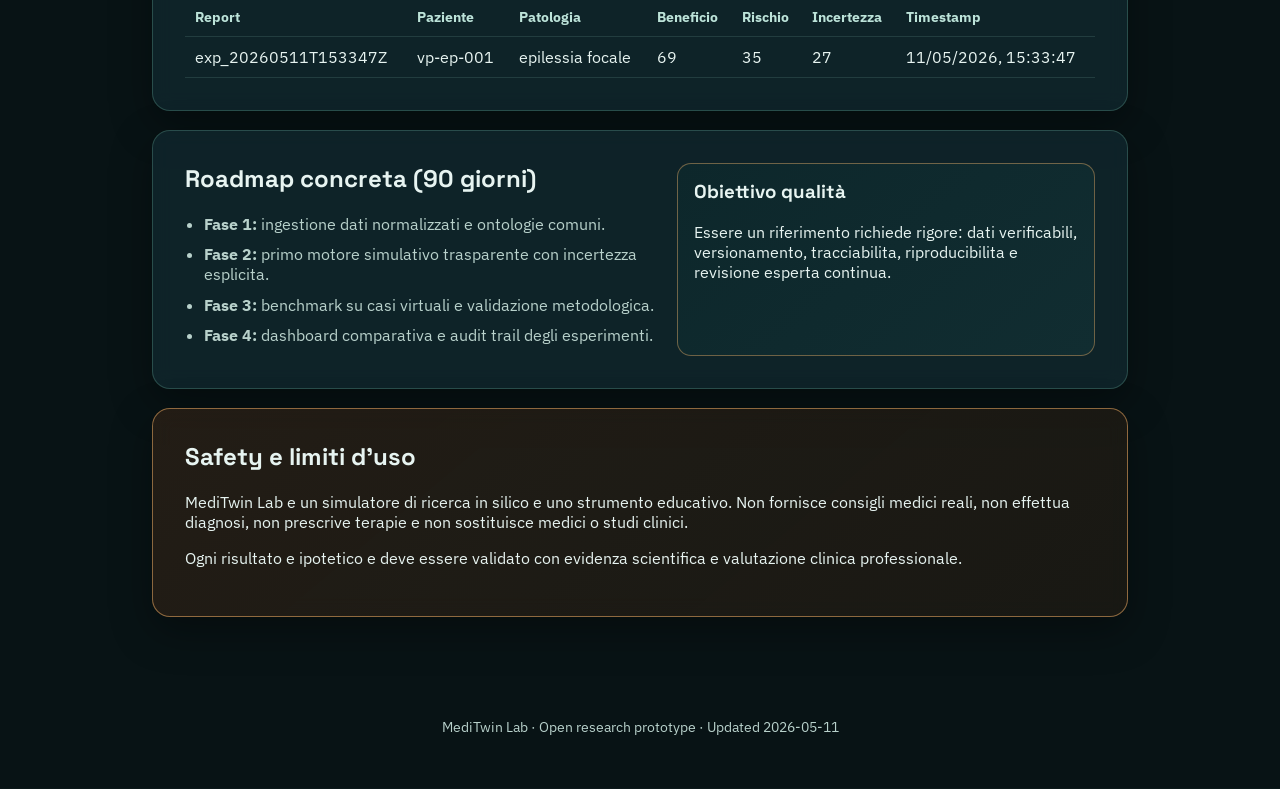
==== commit 1f43ccb2: "Update" ====
--- a/docs/index.html
+++ b/docs/index.html
@@ -162,6 +162,49 @@
           <p id="realtime-search-meta" class="muted">Caricamento indice ricerca...</p>
         </div>
         <div id="realtime-search-results" class="search-grid" aria-live="polite"></div>
+
+        <div class="section-head composer-head">
+          <h3>Composer per patologia (output integrato)</h3>
+          <p>
+            Inserisci una patologia e ricevi una proposta virtuale con parametri confrontabili per
+            combinare in modo piu bilanciato componenti farmacologiche, alimentari e chimiche.
+          </p>
+        </div>
+
+        <form id="pathology-form" class="composer-form">
+          <label>
+            Patologia
+            <input
+              id="pathology-input"
+              name="pathology"
+              placeholder="es. epilessia, infiammazione cronica, rischio cardiovascolare"
+              required
+            />
+          </label>
+          <button class="btn primary" type="submit">Genera output integrato</button>
+        </form>
+
+        <p id="pathology-meta" class="muted">
+          Nessuna analisi avviata. Inserisci una patologia per generare i parametri.
+        </p>
+
+        <div id="pathology-score-grid" class="score-chip-grid"></div>
+
+        <div class="table-wrap">
+          <table class="data-table">
+            <thead>
+              <tr>
+                <th>Dominio</th>
+                <th>Elemento</th>
+                <th>Parametri principali</th>
+                <th>Match score</th>
+              </tr>
+            </thead>
+            <tbody id="pathology-body"></tbody>
+          </table>
+        </div>
+
+        <div id="pathology-plan" class="composer-plan"></div>
       </section>
 
       <section id="lab" class="panel split reveal">
--- a/docs/styles.css
+++ b/docs/styles.css
@@ -390,6 +390,76 @@
   margin-bottom: 0.3rem;
 }
 
+.composer-head {
+  margin-top: 1.3rem;
+}
+
+.composer-form {
+  display: flex;
+  gap: 0.7rem;
+  align-items: end;
+  flex-wrap: wrap;
+  margin-bottom: 0.8rem;
+}
+
+.composer-form label {
+  display: grid;
+  gap: 0.35rem;
+  color: #d6ebe6;
+  min-width: min(560px, 100%);
+}
+
+.composer-form input {
+  width: 100%;
+  background: #0b2023;
+  color: var(--text);
+  border: 1px solid rgba(122, 190, 171, 0.35);
+  border-radius: 10px;
+  padding: 0.62rem 0.72rem;
+}
+
+.score-chip-grid {
+  display: grid;
+  grid-template-columns: repeat(auto-fit, minmax(180px, 1fr));
+  gap: 0.6rem;
+  margin-bottom: 0.9rem;
+}
+
+.score-chip {
+  border: 1px solid rgba(128, 203, 181, 0.24);
+  border-radius: 12px;
+  padding: 0.55rem;
+  background: rgba(12, 33, 36, 0.7);
+}
+
+.score-chip span {
+  display: block;
+  color: var(--muted);
+  font-size: 0.8rem;
+}
+
+.score-chip strong {
+  font-size: 1.15rem;
+}
+
+.composer-plan {
+  margin-top: 0.9rem;
+  border: 1px solid rgba(158, 223, 203, 0.25);
+  border-radius: 12px;
+  background: #0d2327;
+  padding: 0.85rem;
+}
+
+.composer-plan h4 {
+  margin: 0 0 0.45rem;
+}
+
+.composer-plan p {
+  margin: 0.2rem 0;
+  color: var(--muted);
+  line-height: 1.45;
+}
+
 .sim-form {
   display: grid;
   gap: 0.72rem;
